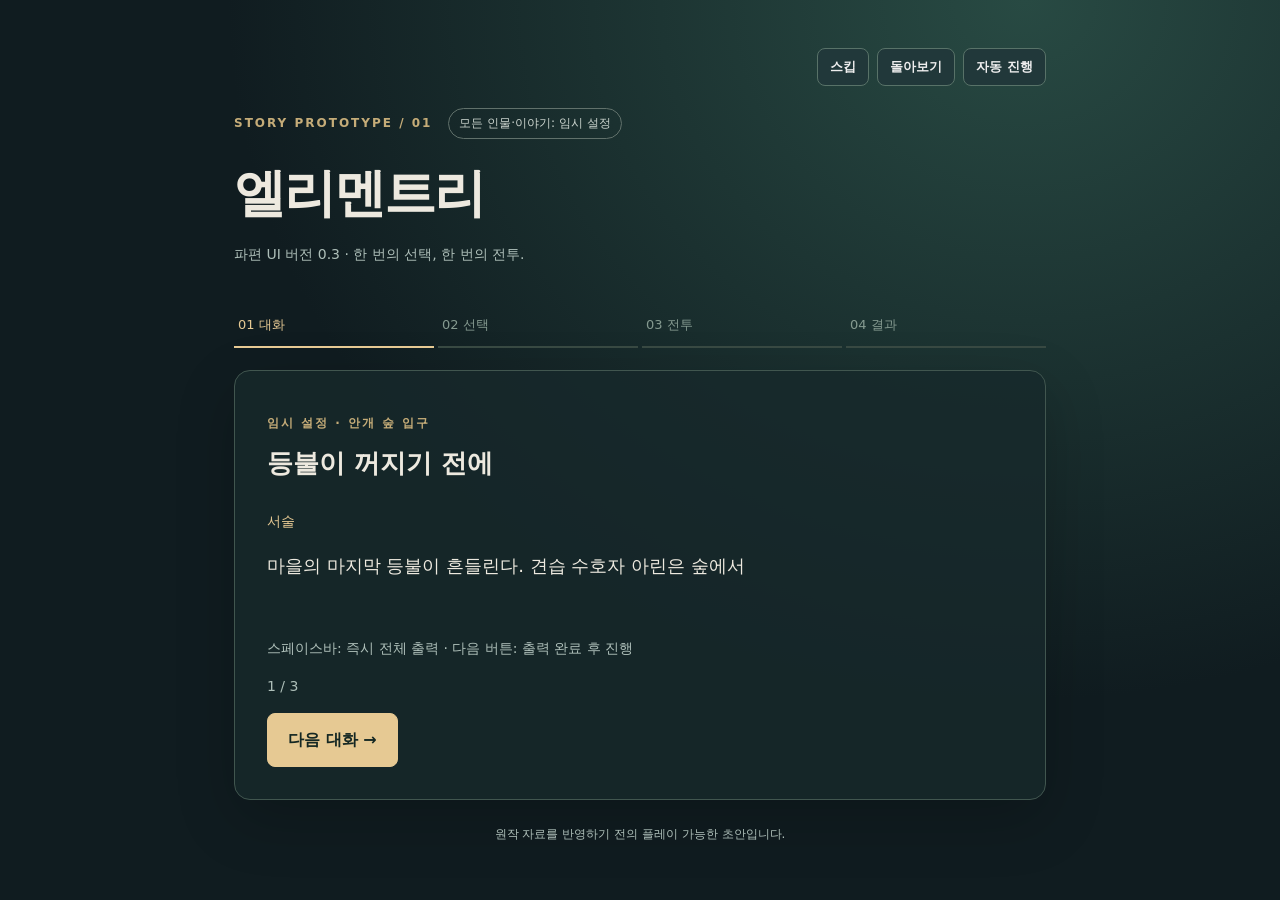
==== 엘리멘트리.html @ 21270f92 "Provide self-contained game file and direct navigation to shard gauge" ====
<!doctype html>
<html lang="ko">
<head><meta charset="utf-8"><meta name="viewport" content="width=device-width, initial-scale=1"><title>엘리멘트리 · 스토리 게임 초안</title><style>
:root{color-scheme:dark;font-family:system-ui,-apple-system,'Segoe UI',sans-serif;color:#ede9df;background:#101c20}*{box-sizing:border-box}body{margin:0;background:radial-gradient(ellipse at 80% 0%,#284a43 0%,transparent 55%),#101c20;min-height:100vh}main{max-width:860px;margin:auto;padding:48px 24px}header{padding-bottom:24px}.eyebrow{font-size:12px;letter-spacing:2px;color:#c5ac78;font-weight:700}.tag{display:inline-block;font-size:12px;padding:6px 10px;border:1px solid #61716b;border-radius:20px;margin:0 0 0 16px;color:#ccd5cf}h1{font-family:Georgia,serif;font-size:clamp(32px,6vw,52px);letter-spacing:-2px;margin:20px 0 10px}.subtitle,.muted,footer{color:#aebfb9;font-size:14px;line-height:1.7}nav ol{list-style:none;display:flex;padding:0;gap:4px;margin:0 0 22px}nav li{flex:1;padding:12px 4px;border-bottom:2px solid #384942;color:#859a90;font-size:13px}nav li.active{color:#e6c993;border-color:#e6c993}section{background:#17292bcc;border:1px solid #41564f;border-radius:16px;padding:32px;box-shadow:0 20px 60px #0003}h2{font-size:26px;margin:14px 0 24px}h2:focus{outline:none}.speaker{color:#e6c993;font-size:14px;margin-top:32px}.narrative{font-size:18px;line-height:1.9;min-height:70px}button{font:inherit;font-weight:600;color:#142723;background:#e6c993;border:1px solid #e6c993;border-radius:8px;padding:14px 20px;cursor:pointer;line-height:1.5;transition:background .15s}button:hover{background:#f7dfb2}button:focus-visible{outline:3px solid #fff;outline-offset:4px}button:disabled{opacity:.4;cursor:not-allowed}.secondary{color:#eee;background:#21383a;border-color:#587268;text-align:left}.secondary:hover{background:#2b4846}.choices{display:grid;gap:14px}.choices strong,.choices span{display:block}.choices span{font-size:14px;color:#c1cfc6;font-weight:400;margin-top:6px}.fighters{display:grid;grid-template-columns:1fr 1fr;gap:16px}.fighter{padding:18px;border:1px solid #425a53;border-radius:10px;background:#102323}.fighter h3{margin:0;font-size:18px}.fighter p{font-size:14px;color:#c5d0c8}progress{width:100%;height:12px;accent-color:#98c8a1}.intent{padding:14px;background:#244037;border-radius:8px;color:#c6dccb}.heavy{background:#543a2d;color:#ffe0ad}.actions{display:flex;flex-wrap:wrap;gap:10px}.actions button{flex:1;min-width:150px;font-size:14px}.log{margin:24px 0;background:#0f2021;padding:16px;border-radius:8px;font-size:13px;color:#c1cfc6;line-height:1.6}.log p{margin:5px 0}footer{text-align:center;margin-top:24px;font-size:12px}@media(max-width:540px){main{padding:24px 16px}section{padding:22px 18px}.tag{margin:12px 0 0}.fighters{gap:8px}.fighter{padding:12px}.narrative{font-size:16px}.actions{flex-direction:column}}

.story-controls{display:flex;justify-content:flex-end;gap:8px;flex-wrap:wrap;margin-bottom:22px}.story-controls button{font-size:13px;padding:8px 12px}.story-controls button[aria-pressed="true"]{background:#e6c993;color:#142723}dialog{color:#ede9df;background:#17292b;border:1px solid #61716b;border-radius:16px;width:min(680px,calc(100% - 32px));max-height:80vh;padding:24px}dialog::backdrop{background:#000a}.review-heading{display:flex;justify-content:space-between;align-items:center;gap:16px}.review-heading h2{margin:0}.review-entry{padding:12px 0;border-bottom:1px solid #41564f}.review-entry p{line-height:1.8}.review-entry .speaker{margin:0;color:#e6c993}

/* 파티 인물 컷과 다섯 조각의 파편. 실제 캐릭터 그림은 추후 교체합니다. */
.party-panel{margin:-4px 0 24px;padding-bottom:20px;border-bottom:1px solid #405a55}.party-panel>.eyebrow{margin:0 0 14px}.party-strip{display:flex;gap:14px;overflow-x:auto;padding:4px 3px 10px}.party-cut{flex:0 0 112px;padding:6px;border:1px solid #47645e;background:#112326;border-radius:10px;opacity:.72}.party-cut.current{opacity:1;border-color:#dcbd7c;box-shadow:0 0 0 1px #dcbd7c55,0 0 18px #d1b77715}.party-cut>strong{display:block;font-size:14px;margin:8px 4px 3px}.member-role{display:block;color:#aebfb9;font-size:11px;margin:0 4px 12px}.current .member-role{color:#e6c993}.portrait{height:98px;position:relative;overflow:hidden;border-radius:5px;background:radial-gradient(ellipse at 70% 20%,#719aa055,transparent 60%),linear-gradient(150deg,#203f46,#101c26)}.portrait.miru{background:radial-gradient(ellipse at 25% 20%,#c6a57544,transparent 60%),linear-gradient(150deg,#44422b,#132823)}.silhouette{position:absolute;inset:0}.silhouette:before{content:'';position:absolute;left:32%;top:16%;width:37%;height:43%;background:linear-gradient(100deg,#121e23,#40575b);border-radius:40% 42% 46% 45%;transform:rotate(-8deg);box-shadow:-5px -6px 0 #13232b}.silhouette:after{content:'';position:absolute;left:6%;top:56%;width:90%;height:65%;background:linear-gradient(120deg,#12252c,#506b70);clip-path:polygon(25% 0,65% 0,100% 100%,0 100%)}.miru .silhouette:before{background:linear-gradient(100deg,#253126,#727253);box-shadow:-6px -8px 0 #202b20,5px -2px 0 #202b20}.miru .silhouette:after{background:linear-gradient(120deg,#253a32,#777651)}.portrait-placeholder{position:absolute;bottom:5px;right:5px;font-size:9px;color:#d3ded6;background:#102323bb;border-radius:3px;padding:2px 4px}.battle-command-panel{margin-top:24px;border-top:1px solid #47645e;padding-top:24px}.active-cost-panel{padding:20px 20px 14px;background:linear-gradient(120deg,#1d3738,#14292d);border:1px solid #52736a;border-radius:10px;margin-bottom:18px}.cost-heading{display:flex;align-items:center;justify-content:space-between;gap:10px;font-size:14px;color:#d4e4dd}.cost-heading strong{font-size:20px;color:#ddc78f;font-variant-numeric:tabular-nums}.fragment-gauge{display:flex;gap:5px;height:50px;max-width:540px;margin:16px auto 12px;filter:drop-shadow(0 0 7px #82d8c333)}.fragment-piece{flex:1;background:linear-gradient(125deg,#1d3439,#283e43);clip-path:polygon(17% 0,100% 8%,85% 100%,0 88%);position:relative;border-top:2px solid #44615e;border-bottom:2px solid #263e3b}.fragment-piece.filled{background:linear-gradient(135deg,#e3f2c7 0%,#87d3bc 30%,#4e9e99 62%,#245869 100%);border-top-color:#e8f6d5;border-bottom-color:#90c9b4}.fragment-piece:after{content:'';position:absolute;inset:4px 0;background:linear-gradient(160deg,transparent 48%,#efffd044 49%,transparent 52%);clip-path:polygon(0 0,100% 0,85% 70%,0 100%)}.fragment-piece:nth-child(1){clip-path:polygon(100% 8%,86% 100%,0 58%);transform:translateY(4px)}.fragment-piece:nth-child(2){transform:translateY(-3px);clip-path:polygon(19% 0,100% 11%,82% 100%,0 88%)}.fragment-piece:nth-child(3){transform:translateY(3px);clip-path:polygon(15% 0,100% 7%,86% 100%,0 94%)}.fragment-piece:nth-child(4){transform:translateY(-4px)}.fragment-piece:nth-child(5){clip-path:polygon(18% 0,100% 43%,0 100%);transform:translateY(2px)}.fragment-gauge.compact{height:14px;gap:2px;margin:0 2px 6px;filter:none}.compact .fragment-piece{border-width:1px}.compact .fragment-piece:nth-child(1),.compact .fragment-piece:nth-child(3){transform:translateY(1px)}.compact .fragment-piece:nth-child(2),.compact .fragment-piece:nth-child(4){transform:translateY(-1px)}.compact .fragment-piece:nth-child(5){transform:none}.cost-note{font-size:11px;color:#aebfb9;line-height:1.6;margin:12px 0 0}@media(max-width:540px){.active-cost-panel{padding:16px 12px 12px}.fragment-gauge{height:40px;gap:3px}.fragment-gauge.compact{height:14px}.cost-heading{font-size:12px}.party-cut{flex-basis:100px}.portrait{height:88px}.party-strip{gap:10px}}

</style></head>
<body><main><header><div class="story-controls" role="group" aria-label="대화 조작"><button id="skip" type="button" class="secondary" aria-pressed="false">스킵</button><button id="review" type="button" class="secondary">돌아보기</button><button id="auto" type="button" class="secondary" aria-pressed="false">자동 진행</button></div><span class="eyebrow">STORY PROTOTYPE / 01</span><span class="tag">모든 인물·이야기: 임시 설정</span><h1 id="title">엘리멘트리</h1><p class="subtitle">파편 UI 버전 0.3 · 한 번의 선택, 한 번의 전투.</p></header><nav aria-label="진행 단계"><ol id="steps"><li>01 대화</li><li>02 선택</li><li>03 전투</li><li>04 결과</li></ol></nav><section id="screen" aria-labelledby="scene-title"></section><footer>원작 자료를 반영하기 전의 플레이 가능한 초안입니다.</footer></main><dialog id="review-dialog" aria-labelledby="review-title"><div class="review-heading"><h2 id="review-title">돌아보기</h2><button id="close-review" type="button" class="secondary">닫기</button></div><p class="muted">이번 플레이에서 만난 이야기입니다. 닫으면 이어서 진행합니다.</p><div id="review-content"></div></dialog><script>
// 이 파일의 모든 인물, 장소, 대사, 결과는 임시 설정입니다.
// 이야기 변경: STORY / 전투 밸런스 변경: COMBAT. 엔진 파일은 수정하지 않아도 됩니다.
const STORY = {
  title: '엘리멘트리',
  sceneTitle: '등불이 꺼지기 전에',
  location: '임시 설정 · 안개 숲 입구',
  dialogue: [
    { speaker: '서술', text: '마을의 마지막 등불이 흔들린다. 견습 수호자 아린은 숲에서 들려오는 구조 신호를 따라 나선다.' },
    { speaker: '동료 미루', text: '저 너머에 길을 잃은 아이가 있어. 하지만 그림자 늑대가 다리를 막고 있어.' },
    { speaker: '아린', text: '도망치지 않을 거야. 아이를 데리고 돌아오겠어.' }
  ],
  choiceTitle: '무엇을 준비할까?',
  choices: [
    { id: 'blade', title: '검에 빛을 두른다', description: '이번 전투의 일반 공격 피해 +3', attackBonus: 3, hpBonus: 0, response: '아린의 검끝에 푸른 빛이 맺힌다. 짧은 전투로 끝내겠다는 다짐이다.' },
    { id: 'charm', title: '미루의 수호 부적을 받는다', description: '이번 전투의 최대 체력 +10', attackBonus: 0, hpBonus: 10, response: '미루가 손에 부적을 쥐여 준다. 따뜻한 온기가 아린의 숨을 고르게 한다.' }
  ],
  encounter: '낡은 다리 위로 그림자 늑대가 모습을 드러낸다. 아이가 건너올 시간을 벌어야 한다.',
  victory: { title: '다시 켜진 등불', text: '늑대가 안개 속으로 물러난다. 아린과 미루는 아이의 손을 잡고 마을로 돌아온다. 오늘의 약속은 지켜졌다.' },
  defeat: { title: '잠시 물러서는 용기', text: '미루가 아린을 부축해 안전한 곳으로 물러난다. 아이는 다리 아래 은신처에 숨어 있다. 준비를 바꿔 다시 도전해 보자.' }
};
const COMBAT = {
  player: { name: '아린', hp: 40, attack: 8, skills: 2, skillDamage: 18 },
  enemy: { name: '그림자 늑대', hp: 48, attack: 9, heavyAttack: 15, heavyEvery: 3 },
  // 게이지 표시용 임시 시작값. 소모·회복과 파티 턴 규칙은 아직 미정입니다.
  party: [
    { id: 'arin', name: '아린', portraitStyle: 'arin', initialFragments: 5, role: '전투 중' },
    { id: 'miru', name: '미루', portraitStyle: 'miru', initialFragments: 5, role: '동행 · 대기' }
  ],
  defenseMultiplier: 0.25,
  skillName: '새벽의 빛'
};

// 텍스트 연출 설정 (밀리초). 원작 설정과 별도로 조정할 수 있습니다.
const PRESENTATION = { typingIntervalMs: 35, autoDelayMs: 1400, skipDelayMs: 120 };

</script><script>
// 화면과 독립된 전투 규칙. 수치는 data.js에서 관리합니다.
function createBattle(config, choice) {
  const maxHp = config.player.hp + choice.hpBonus;
  const party = config.party || [{ id: 'player', name: config.player.name, initialFragments: 5 }];
  const fragments = Object.fromEntries(party.map(member => [member.id, Math.max(0, Math.min(5, member.initialFragments ?? 5))]));
  return { activeMemberId: party[0].id, fragments, hp: maxHp, maxHp, enemyHp: config.enemy.hp, skills: config.player.skills, turn: 1, attackBonus: choice.attackBonus, outcome: null };
}
function enemyIntent(state, config) {
  const heavy = state.turn % config.enemy.heavyEvery === 0;
  return { heavy, damage: heavy ? config.enemy.heavyAttack : config.enemy.attack };
}
function takeTurn(state, action, config) {
  if (state.outcome || !['attack', 'defend', 'skill'].includes(action) || (action === 'skill' && state.skills === 0)) return [];
  const lines = [];
  if (action === 'defend') lines.push('방어 자세를 취했다. 이번 턴 받는 피해가 줄어든다.');
  else {
    const damage = action === 'skill' ? config.player.skillDamage : config.player.attack + state.attackBonus;
    if (action === 'skill') state.skills--;
    state.enemyHp = Math.max(0, state.enemyHp - damage);
    lines.push(`${action === 'skill' ? config.skillName : '공격'}! ${config.enemy.name}에게 ${damage} 피해.`);
  }
  if (state.enemyHp === 0) { state.outcome = 'victory'; lines.push('적이 물러났다. 승리!'); return lines; }
  const intent = enemyIntent(state, config);
  const damage = action === 'defend' ? Math.ceil(intent.damage * config.defenseMultiplier) : intent.damage;
  state.hp = Math.max(0, state.hp - damage);
  lines.push(`${config.enemy.name}의 ${intent.heavy ? '강한 일격' : '공격'}! ${damage} 피해를 받았다.`);
  if (state.hp === 0) { state.outcome = 'defeat'; lines.push('더 싸울 수 없다. 안전한 곳으로 후퇴한다.'); }
  state.turn++;
  return lines;
}
if (typeof module !== 'undefined') module.exports = { createBattle, enemyIntent, takeTurn };

</script><script>
const screen = document.getElementById('screen');
let dialogueIndex = 0, selectedChoice = null, battle = null, log = [];
let history = [], textParts = [], partIndex = 0, characterIndex = 0;
let typing = false, advance = null, typingTimer = null, advanceTimer = null;
let autoMode = false, skipMode = false;
const reviewDialog = document.getElementById('review-dialog');
const skipButton = document.getElementById('skip');
const autoButton = document.getElementById('auto');
document.getElementById('title').textContent = STORY.title;
document.title = `${STORY.title} · 스토리 게임 초안`;
function element(tag, text, className) {
  const node = document.createElement(tag);
  if (text !== undefined) node.textContent = text;
  if (className) node.className = className;
  return node;
}
function button(label, handler, secondary = false) {
  const node = element('button', label, secondary ? 'secondary' : '');
  node.type = 'button'; node.addEventListener('click', handler); return node;
}
function scene(step, label, title) {
  clearTimeout(typingTimer); clearTimeout(advanceTimer);
  typing = false; advance = null; textParts = [];
  screen.classList.remove('battle-screen');
  screen.replaceChildren(element('p', label, 'eyebrow'));
  if (step === 1 || step === 2 || step === 3) { skipMode = false; autoMode = false; }
  updateControls();
  const heading = element('h2', title); heading.id = 'scene-title'; heading.tabIndex = -1;
  screen.append(heading);
  document.querySelectorAll('#steps li').forEach((node, index) => {
    node.classList.toggle('active', index === step);
    if (index === step) node.setAttribute('aria-current', 'step'); else node.removeAttribute('aria-current');
  });
  heading.focus();
}
function updateControls() {
  skipButton.setAttribute('aria-pressed', String(skipMode));
  autoButton.setAttribute('aria-pressed', String(autoMode));
  skipButton.textContent = skipMode ? '스킵 중 · 중지' : '스킵';
  autoButton.textContent = autoMode ? '자동 진행 · 켜짐' : '자동 진행';
  skipButton.disabled = !advance;
  autoButton.disabled = !advance;
}
function scheduleAdvance() {
  clearTimeout(advanceTimer);
  if (typing || !advance || reviewDialog.open || (!autoMode && !skipMode)) return;
  advanceTimer = setTimeout(() => { if (!reviewDialog.open && advance) advance(); },
    skipMode ? PRESENTATION.skipDelayMs : PRESENTATION.autoDelayMs);
}
function tickText() {
  if (!typing || reviewDialog.open) return;
  const part = textParts[partIndex];
  part.node.textContent = part.characters.slice(0, ++characterIndex).join('');
  if (characterIndex >= part.characters.length) {
    partIndex++; characterIndex = 0;
    if (partIndex >= textParts.length) { typing = false; scheduleAdvance(); return; }
  }
  typingTimer = setTimeout(tickText, PRESENTATION.typingIntervalMs);
}
function completeText() {
  clearTimeout(typingTimer);
  textParts.forEach(part => { part.node.textContent = part.text; });
  typing = false; scheduleAdvance();
}
function narrate(lines, next) {
  partIndex = 0; characterIndex = 0;
  textParts = lines.map(line => {
    if (line.speaker) screen.append(element('p', line.speaker, 'speaker'));
    const node = element('p', '', 'narrative'); screen.append(node);
    history.push({ speaker: line.speaker || '서술', text: line.text });
    return { node, text: line.text, characters: Array.from(line.text) };
  });
  advance = next || null; typing = true;
  screen.append(element('p', '스페이스바: 즉시 전체 출력 · 다음 버튼: 출력 완료 후 진행', 'muted'));
  updateControls();
  if (skipMode) completeText(); else typingTimer = setTimeout(tickText, PRESENTATION.typingIntervalMs);
}
function nextText() {
  if (typing) completeText(); else if (advance) { clearTimeout(advanceTimer); advance(); }
}
function showDialogue() {
  scene(0, STORY.location, STORY.sceneTitle);
  narrate([STORY.dialogue[dialogueIndex]], () => {
    if (++dialogueIndex < STORY.dialogue.length) showDialogue(); else showChoices();
  });
  screen.append(element('p', `${dialogueIndex + 1} / ${STORY.dialogue.length}`, 'muted'));
  screen.append(button(dialogueIndex === STORY.dialogue.length - 1 ? '준비를 선택하기 →' : '다음 대화 →', nextText));
}
function showChoices() {
  scene(1, '임시 설정 · 여정의 갈림길', STORY.choiceTitle);
  const choices = element('div', undefined, 'choices');
  STORY.choices.forEach(choice => {
    const node = button('', () => {
      selectedChoice = choice; battle = createBattle(COMBAT, choice);
      scene(1, '임시 설정 · 선택한 준비', choice.title);
      narrate([{ text: choice.response }, { text: STORY.encounter }], () => { log = ['전투 시작. 적의 다음 행동을 살펴보세요.']; showBattle(); });
      screen.append(button('다리 위로 · 전투 시작 →', nextText));
    }, true);
    node.append(element('strong', choice.title), element('span', choice.description)); choices.append(node);
  });
  screen.append(choices);
}
function health(name, value, max) {
  const card = element('div', undefined, 'fighter');
  card.append(element('h3', name), element('p', `체력 ${value} / ${max}`));
  const meter = element('progress'); meter.max = max; meter.value = value; meter.setAttribute('aria-label', `${name} 체력`); card.append(meter); return card;
}
// 같은 현재값으로 하단 큰 게이지와 각 인물의 작은 게이지를 표시합니다.
function fragmentGauge(value, name, compact = false) {
  const gauge = element('div', undefined, compact ? 'fragment-gauge compact' : 'fragment-gauge');
  gauge.setAttribute('role', 'meter');
  gauge.setAttribute('aria-label', `${name}의 파편 코스트`);
  gauge.setAttribute('aria-valuemin', '0'); gauge.setAttribute('aria-valuemax', '5');
  gauge.setAttribute('aria-valuenow', String(value));
  gauge.setAttribute('aria-valuetext', `파편 ${value} / 5`);
  for (let i = 0; i < 5; i++) {
    const piece = element('span', undefined, `fragment-piece${i < value ? ' filled' : ''}`);
    piece.setAttribute('aria-hidden', 'true'); gauge.append(piece);
  }
  return gauge;
}
function partyPanel() {
  const panel = element('div', undefined, 'party-panel');
  panel.setAttribute('role', 'group'); panel.setAttribute('aria-label', '파티 멤버');
  const strip = element('div', undefined, 'party-strip');
  COMBAT.party.forEach(member => {
    const active = member.id === battle.activeMemberId;
    const card = element('div', undefined, `party-cut${active ? ' current' : ''}`);
    if (active) card.setAttribute('aria-current', 'true');
    const portrait = element('div', undefined, `portrait ${member.portraitStyle}`);
    portrait.setAttribute('role', 'img'); portrait.setAttribute('aria-label', `${member.name} 임시 실루엣 초상`);
    const silhouette = element('span', undefined, 'silhouette'); silhouette.setAttribute('aria-hidden', 'true');
    portrait.append(silhouette, element('span', '임시 초상', 'portrait-placeholder'));
    card.append(portrait, element('strong', member.name), element('span', active ? '현재 턴' : member.role, 'member-role'),
      fragmentGauge(battle.fragments[member.id], member.name, true));
    strip.append(card);
  });
  panel.append(element('p', 'PARTY / 파티', 'eyebrow'), strip); return panel;
}
function activeCostPanel() {
  const member = COMBAT.party.find(member => member.id === battle.activeMemberId);
  const panel = element('div', undefined, 'active-cost-panel');
  panel.tabIndex = -1;
  const label = element('div', undefined, 'cost-heading');
  label.append(element('span', `${member.name}의 턴 · 파편 코스트`), element('strong', `${battle.fragments[member.id]} / 5`));
  panel.append(label, fragmentGauge(battle.fragments[member.id], member.name),
    element('p', '시작값 5는 임시입니다. 코스트 소모·회복 규칙은 아직 적용하지 않았습니다.', 'cost-note'));
  return panel;
}
function showBattle() {
  scene(2, `임시 설정 · ${battle.turn}번째 턴`, '다리를 지켜라');
  screen.classList.add('battle-screen');
  screen.prepend(partyPanel());
  screen.append(button('파편 게이지 · 행동 버튼으로 이동 ↓', () => {
    const target = screen.querySelector('.active-cost-panel'); target.scrollIntoView({ behavior: 'smooth', block: 'center' }); target.focus({ preventScroll: true });
  }, true));
  screen.append(element('p', `준비: ${selectedChoice.title}`, 'muted'));
  const fighters = element('div', undefined, 'fighters');
  fighters.append(health(COMBAT.player.name, battle.hp, battle.maxHp), health(COMBAT.enemy.name, battle.enemyHp, COMBAT.enemy.hp)); screen.append(fighters);
  const intent = enemyIntent(battle, COMBAT);
  screen.append(element('p', `적의 다음 행동: ${intent.heavy ? '강한 일격' : '공격'} · 예상 피해 ${intent.damage}`, intent.heavy ? 'intent heavy' : 'intent'));
  const actions = element('div', undefined, 'actions');
  const action = (id, label) => button(label, () => {
    log.push(...takeTurn(battle, id, COMBAT));
    if (battle.outcome) showResult(); else showBattle();
  });
  const skill = action('skill', `${COMBAT.skillName} · ${COMBAT.player.skillDamage} 피해 (${battle.skills}회)`); skill.disabled = battle.skills === 0;
  actions.append(action('attack', `공격 · ${COMBAT.player.attack + battle.attackBonus} 피해`), action('defend', `방어 · 받는 피해 ${Math.round((1 - COMBAT.defenseMultiplier) * 100)}% 감소`), skill);
  screen.append(element('p', '한 행동마다 적도 한 번 행동합니다. 스킬 사용 횟수는 전투 전체에 적용됩니다.', 'muted'));
  appendLog();
  const commandPanel = element('div', undefined, 'battle-command-panel');
  commandPanel.append(activeCostPanel(), actions); screen.append(commandPanel);
}
function appendLog() {
  const box = element('div', undefined, 'log'); box.setAttribute('role', 'log'); box.setAttribute('aria-label', '전투 기록');
  log.slice(-8).forEach(line => box.append(element('p', line))); screen.append(box);
}
function showResult() {
  const result = STORY[battle.outcome];
  scene(3, `임시 설정 · ${battle.outcome === 'victory' ? '승리' : '패배'}`, result.title);
  narrate([{ text: result.text }]);
  screen.append(element('p', `선택: ${selectedChoice.title} · 남은 체력: ${battle.hp} / ${battle.maxHp}`, 'muted'));
  appendLog();
  screen.append(button('처음부터 다시 플레이 ↻', () => { dialogueIndex = 0; selectedChoice = null; battle = null; log = []; history = []; showDialogue(); }));
}
skipButton.addEventListener('click', () => {
  skipMode = !skipMode; autoMode = false; updateControls();
  if (skipMode && typing) completeText(); else scheduleAdvance();
});
autoButton.addEventListener('click', () => {
  autoMode = !autoMode; skipMode = false; updateControls(); scheduleAdvance();
});
document.addEventListener('keydown', event => {
  if (event.code !== 'Space' || reviewDialog.open || event.repeat || event.ctrlKey || event.altKey || event.metaKey) return;
  if (event.target.closest('input, textarea, select, [contenteditable="true"]')) return;
  // 출력 중에는 버튼에 포커스가 있어도 전체 출력을 우선합니다.
  if (typing) { event.preventDefault(); completeText(); }
});
document.getElementById('review').addEventListener('click', () => {
  clearTimeout(typingTimer); clearTimeout(advanceTimer);
  const content = document.getElementById('review-content'); content.replaceChildren();
  if (!history.length) content.append(element('p', '아직 돌아볼 이야기가 없습니다.'));
  history.forEach(line => {
    const entry = element('div', undefined, 'review-entry');
    entry.append(element('p', line.speaker, 'speaker'), element('p', line.text)); content.append(entry);
  });
  reviewDialog.showModal(); document.getElementById('close-review').focus();
});
document.getElementById('close-review').addEventListener('click', () => reviewDialog.close());
reviewDialog.addEventListener('close', () => {
  if (typing) typingTimer = setTimeout(tickText, PRESENTATION.typingIntervalMs); else scheduleAdvance();
});
showDialogue();

</script></body></html>
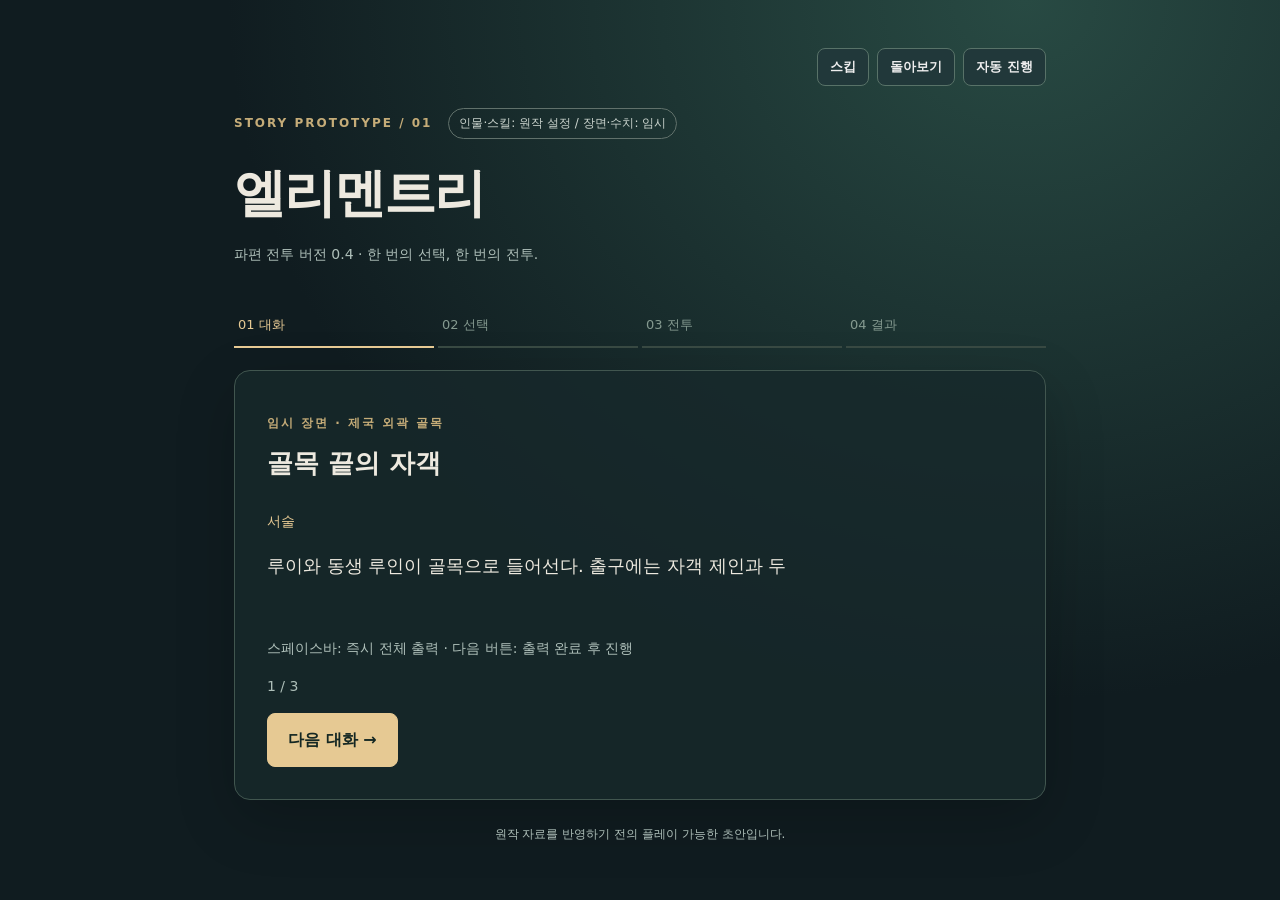
==== commit e225623c: "Implement shared shard-cost combat for Louis, Ruin and three assassins" ====
--- a/엘리멘트리.html
+++ b/엘리멘트리.html
@@ -8,79 +8,190 @@
 /* 파티 인물 컷과 다섯 조각의 파편. 실제 캐릭터 그림은 추후 교체합니다. */
 .party-panel{margin:-4px 0 24px;padding-bottom:20px;border-bottom:1px solid #405a55}.party-panel>.eyebrow{margin:0 0 14px}.party-strip{display:flex;gap:14px;overflow-x:auto;padding:4px 3px 10px}.party-cut{flex:0 0 112px;padding:6px;border:1px solid #47645e;background:#112326;border-radius:10px;opacity:.72}.party-cut.current{opacity:1;border-color:#dcbd7c;box-shadow:0 0 0 1px #dcbd7c55,0 0 18px #d1b77715}.party-cut>strong{display:block;font-size:14px;margin:8px 4px 3px}.member-role{display:block;color:#aebfb9;font-size:11px;margin:0 4px 12px}.current .member-role{color:#e6c993}.portrait{height:98px;position:relative;overflow:hidden;border-radius:5px;background:radial-gradient(ellipse at 70% 20%,#719aa055,transparent 60%),linear-gradient(150deg,#203f46,#101c26)}.portrait.miru{background:radial-gradient(ellipse at 25% 20%,#c6a57544,transparent 60%),linear-gradient(150deg,#44422b,#132823)}.silhouette{position:absolute;inset:0}.silhouette:before{content:'';position:absolute;left:32%;top:16%;width:37%;height:43%;background:linear-gradient(100deg,#121e23,#40575b);border-radius:40% 42% 46% 45%;transform:rotate(-8deg);box-shadow:-5px -6px 0 #13232b}.silhouette:after{content:'';position:absolute;left:6%;top:56%;width:90%;height:65%;background:linear-gradient(120deg,#12252c,#506b70);clip-path:polygon(25% 0,65% 0,100% 100%,0 100%)}.miru .silhouette:before{background:linear-gradient(100deg,#253126,#727253);box-shadow:-6px -8px 0 #202b20,5px -2px 0 #202b20}.miru .silhouette:after{background:linear-gradient(120deg,#253a32,#777651)}.portrait-placeholder{position:absolute;bottom:5px;right:5px;font-size:9px;color:#d3ded6;background:#102323bb;border-radius:3px;padding:2px 4px}.battle-command-panel{margin-top:24px;border-top:1px solid #47645e;padding-top:24px}.active-cost-panel{padding:20px 20px 14px;background:linear-gradient(120deg,#1d3738,#14292d);border:1px solid #52736a;border-radius:10px;margin-bottom:18px}.cost-heading{display:flex;align-items:center;justify-content:space-between;gap:10px;font-size:14px;color:#d4e4dd}.cost-heading strong{font-size:20px;color:#ddc78f;font-variant-numeric:tabular-nums}.fragment-gauge{display:flex;gap:5px;height:50px;max-width:540px;margin:16px auto 12px;filter:drop-shadow(0 0 7px #82d8c333)}.fragment-piece{flex:1;background:linear-gradient(125deg,#1d3439,#283e43);clip-path:polygon(17% 0,100% 8%,85% 100%,0 88%);position:relative;border-top:2px solid #44615e;border-bottom:2px solid #263e3b}.fragment-piece.filled{background:linear-gradient(135deg,#e3f2c7 0%,#87d3bc 30%,#4e9e99 62%,#245869 100%);border-top-color:#e8f6d5;border-bottom-color:#90c9b4}.fragment-piece:after{content:'';position:absolute;inset:4px 0;background:linear-gradient(160deg,transparent 48%,#efffd044 49%,transparent 52%);clip-path:polygon(0 0,100% 0,85% 70%,0 100%)}.fragment-piece:nth-child(1){clip-path:polygon(100% 8%,86% 100%,0 58%);transform:translateY(4px)}.fragment-piece:nth-child(2){transform:translateY(-3px);clip-path:polygon(19% 0,100% 11%,82% 100%,0 88%)}.fragment-piece:nth-child(3){transform:translateY(3px);clip-path:polygon(15% 0,100% 7%,86% 100%,0 94%)}.fragment-piece:nth-child(4){transform:translateY(-4px)}.fragment-piece:nth-child(5){clip-path:polygon(18% 0,100% 43%,0 100%);transform:translateY(2px)}.fragment-gauge.compact{height:14px;gap:2px;margin:0 2px 6px;filter:none}.compact .fragment-piece{border-width:1px}.compact .fragment-piece:nth-child(1),.compact .fragment-piece:nth-child(3){transform:translateY(1px)}.compact .fragment-piece:nth-child(2),.compact .fragment-piece:nth-child(4){transform:translateY(-1px)}.compact .fragment-piece:nth-child(5){transform:none}.cost-note{font-size:11px;color:#aebfb9;line-height:1.6;margin:12px 0 0}@media(max-width:540px){.active-cost-panel{padding:16px 12px 12px}.fragment-gauge{height:40px;gap:3px}.fragment-gauge.compact{height:14px}.cost-heading{font-size:12px}.party-cut{flex-basis:100px}.portrait{height:88px}.party-strip{gap:10px}}
 
+.member-health{display:block;color:#d3ded6;font-size:11px;margin:0 4px 12px}.member-status{display:block;font-size:10px;color:#bfcabd;line-height:1.5;margin:6px 4px;overflow-wrap:anywhere}.party-cut{flex-basis:132px}.party-cut.fallen{opacity:.4}.enemy-line{display:grid;grid-template-columns:repeat(3,minmax(0,1fr));gap:12px}.enemy-card{color:#ede9df;background:#15272a;border:1px solid #52635e;border-radius:10px;padding:14px;text-align:left;font-weight:400;min-width:0}.enemy-card>strong,.enemy-card>span{display:block}.enemy-card>strong{font-size:16px;overflow-wrap:anywhere}.enemy-card .muted{font-size:11px;margin:4px 0}.enemy-card .enemy-health{font-size:12px;margin:12px 0}.enemy-card progress{height:8px;margin-bottom:16px}.enemy-card.selected{border-color:#e6c993;background:#293b36;box-shadow:0 0 0 1px #e6c99366}.enemy-card.acting{border-color:#e09c85;background:#392d2d}.enemy-card:hover:not(:disabled){background:#2b4846}.enemy-card:disabled{opacity:.7}.enemy-card .fragment-gauge.compact{max-width:150px;margin:0 0 8px}.status-badge{font-size:11px;color:#cfb7e6;line-height:1.5;min-height:32px;margin-top:10px;overflow-wrap:anywhere}.battle-skills{display:grid;grid-template-columns:repeat(2,minmax(0,1fr));gap:10px}.battle-skills button{min-width:0}.battle-skills strong,.skill-cost,.skill-description,.unavailable-reason{display:block}.battle-skills strong{font-size:15px}.skill-cost{color:#e6c993;font-size:12px;margin:5px 0}.skill-description{color:#bfd0c9;font-size:12px;font-weight:400;line-height:1.6;margin-top:5px}.unavailable-reason{color:#edbda4;font-size:11px;margin-top:6px}.battle-skills button:disabled{opacity:.6}.target-info{font-size:13px;color:#dfd0a3;line-height:1.7}.active-cost-panel:focus-visible{outline:2px solid #e6c993;outline-offset:3px}@media(max-width:540px){.party-cut{flex-basis:120px}.enemy-line{gap:6px}.enemy-card{padding:9px 6px}.enemy-card>strong{font-size:12px}.enemy-card .enemy-health{font-size:10px}.enemy-card .cost-note{font-size:10px}.battle-skills{grid-template-columns:1fr}.status-badge{font-size:10px}}
+
 </style></head>
-<body><main><header><div class="story-controls" role="group" aria-label="대화 조작"><button id="skip" type="button" class="secondary" aria-pressed="false">스킵</button><button id="review" type="button" class="secondary">돌아보기</button><button id="auto" type="button" class="secondary" aria-pressed="false">자동 진행</button></div><span class="eyebrow">STORY PROTOTYPE / 01</span><span class="tag">모든 인물·이야기: 임시 설정</span><h1 id="title">엘리멘트리</h1><p class="subtitle">파편 UI 버전 0.3 · 한 번의 선택, 한 번의 전투.</p></header><nav aria-label="진행 단계"><ol id="steps"><li>01 대화</li><li>02 선택</li><li>03 전투</li><li>04 결과</li></ol></nav><section id="screen" aria-labelledby="scene-title"></section><footer>원작 자료를 반영하기 전의 플레이 가능한 초안입니다.</footer></main><dialog id="review-dialog" aria-labelledby="review-title"><div class="review-heading"><h2 id="review-title">돌아보기</h2><button id="close-review" type="button" class="secondary">닫기</button></div><p class="muted">이번 플레이에서 만난 이야기입니다. 닫으면 이어서 진행합니다.</p><div id="review-content"></div></dialog><script>
-// 이 파일의 모든 인물, 장소, 대사, 결과는 임시 설정입니다.
-// 이야기 변경: STORY / 전투 밸런스 변경: COMBAT. 엔진 파일은 수정하지 않아도 됩니다.
+<body><main><header><div class="story-controls" role="group" aria-label="대화 조작"><button id="skip" type="button" class="secondary" aria-pressed="false">스킵</button><button id="review" type="button" class="secondary">돌아보기</button><button id="auto" type="button" class="secondary" aria-pressed="false">자동 진행</button></div><span class="eyebrow">STORY PROTOTYPE / 01</span><span class="tag">인물·스킬: 원작 설정 / 장면·수치: 임시</span><h1 id="title">엘리멘트리</h1><p class="subtitle">파편 전투 버전 0.4 · 한 번의 선택, 한 번의 전투.</p></header><nav aria-label="진행 단계"><ol id="steps"><li>01 대화</li><li>02 선택</li><li>03 전투</li><li>04 결과</li></ol></nav><section id="screen" aria-labelledby="scene-title"></section><footer>원작 자료를 반영하기 전의 플레이 가능한 초안입니다.</footer></main><dialog id="review-dialog" aria-labelledby="review-title"><div class="review-heading"><h2 id="review-title">돌아보기</h2><button id="close-review" type="button" class="secondary">닫기</button></div><p class="muted">이번 플레이에서 만난 이야기입니다. 닫으면 이어서 진행합니다.</p><div id="review-content"></div></dialog><script>
+// 인물 이름·형제 관계·아군 스킬은 사용자 설정입니다.
+// 장면, 피해량, 체력, 적 스킬, 턴 순서와 아직 미정인 세부 처리는 임시 설정입니다.
 const STORY = {
   title: '엘리멘트리',
-  sceneTitle: '등불이 꺼지기 전에',
-  location: '임시 설정 · 안개 숲 입구',
+  sceneTitle: '골목 끝의 자객',
+  location: '임시 장면 · 제국 외곽 골목',
   dialogue: [
-    { speaker: '서술', text: '마을의 마지막 등불이 흔들린다. 견습 수호자 아린은 숲에서 들려오는 구조 신호를 따라 나선다.' },
-    { speaker: '동료 미루', text: '저 너머에 길을 잃은 아이가 있어. 하지만 그림자 늑대가 다리를 막고 있어.' },
-    { speaker: '아린', text: '도망치지 않을 거야. 아이를 데리고 돌아오겠어.' }
+    { speaker: '서술', text: '루이와 동생 루인이 골목으로 들어선다. 출구에는 자객 제인과 두 부하가 기다리고 있다.' },
+    { speaker: '루인', text: '형, 저들은 길을 비켜 줄 생각이 없어 보여.' },
+    { speaker: '루이', text: '내 곁에 있어. 함께 길을 열자.' }
   ],
-  choiceTitle: '무엇을 준비할까?',
+  choiceTitle: '어떻게 전투를 준비할까?',
   choices: [
-    { id: 'blade', title: '검에 빛을 두른다', description: '이번 전투의 일반 공격 피해 +3', attackBonus: 3, hpBonus: 0, response: '아린의 검끝에 푸른 빛이 맺힌다. 짧은 전투로 끝내겠다는 다짐이다.' },
-    { id: 'charm', title: '미루의 수호 부적을 받는다', description: '이번 전투의 최대 체력 +10', attackBonus: 0, hpBonus: 10, response: '미루가 손에 부적을 쥐여 준다. 따뜻한 온기가 아린의 숨을 고르게 한다.' }
+    { id: 'focus', title: '공격에 집중한다', description: '루이의 기본 공격 피해 +3 · 임시 수치', attackBonus: 3, hpBonus: 0, response: '루이가 손끝에 중력을 응축한다. 루인은 그 곁에서 빛을 준비한다.' },
+    { id: 'guard', title: '서로를 지킬 준비를 한다', description: '형제의 최대 체력 각각 +10 · 임시 수치', attackBonus: 0, hpBonus: 10, response: '형제는 서로의 등을 맡긴다. 서두르지 않고 기회를 기다리기로 한다.' }
   ],
-  encounter: '낡은 다리 위로 그림자 늑대가 모습을 드러낸다. 아이가 건너올 시간을 벌어야 한다.',
-  victory: { title: '다시 켜진 등불', text: '늑대가 안개 속으로 물러난다. 아린과 미루는 아이의 손을 잡고 마을로 돌아온다. 오늘의 약속은 지켜졌다.' },
-  defeat: { title: '잠시 물러서는 용기', text: '미루가 아린을 부축해 안전한 곳으로 물러난다. 아이는 다리 아래 은신처에 숨어 있다. 준비를 바꿔 다시 도전해 보자.' }
+  encounter: '제인이 두 부하에게 신호를 보낸다. 루이와 루인은 파편 0에서 싸움을 시작한다.',
+  victory: { title: '형제가 연 길', text: '제인 일행이 물러난다. 루이와 루인은 함께 골목을 빠져나간다. 이 장면은 전투 규칙을 확인하기 위한 임시 이야기다.' },
+  defeat: { title: '다음 기회를 위해', text: '형제는 더 싸우지 못하고 물러난다. 파편과 스택을 활용해 다시 도전해 보자. 이 결과는 임시 이야기다.' }
 };
 const COMBAT = {
-  player: { name: '아린', hp: 40, attack: 8, skills: 2, skillDamage: 18 },
-  enemy: { name: '그림자 늑대', hp: 48, attack: 9, heavyAttack: 15, heavyEvery: 3 },
-  // 게이지 표시용 임시 시작값. 소모·회복과 파티 턴 규칙은 아직 미정입니다.
+  rules: { maxFragments: 5, initialFragments: 0, basicRecovery: 1, fragmentationTurns: 2, enableOverdraw: false, defenseMultiplier: 0.25 },
+  // 아래 피해량·체력은 모두 임시이며 자유롭게 교체할 수 있습니다.
   party: [
-    { id: 'arin', name: '아린', portraitStyle: 'arin', initialFragments: 5, role: '전투 중' },
-    { id: 'miru', name: '미루', portraitStyle: 'miru', initialFragments: 5, role: '동행 · 대기' }
+    { id: 'louis', name: '루이', hp: 85, portraitStyle: 'arin', skills: [
+      { id: 'gravity-ball', name: '그라비티 볼', kind: 'basic', effect: 'hit', cost: 0, damage: 12, status: 'dark', stacks: 1, description: '적 하나에게 중력 구체를 날려 피해와 암흑 1스택. 파편 1 회복.' },
+      { id: 'gravity-fall', name: '그라비티 폴', kind: 'skill', effect: 'detonate-dark', cost: 1, damagePerStack: 18, allowOverdraw: false, description: '암흑이 있는 모든 적에게 시전. 각 적의 암흑을 모두 제거하고 스택당 18 피해(임시).' },
+      { id: 'gravity-chase', name: '그라비티 체이스', kind: 'skill', effect: 'spread-dark', cost: 1, description: '암흑이 있는 적 하나의 스택을 생존 적 전체에 균등 분배. 총량을 보존하며 나머지는 배치 순서대로(임시).' }
+    ] },
+    { id: 'ruin', name: '루인', hp: 75, portraitStyle: 'miru', skills: [
+      { id: 'faint-light', name: '어둠을 밝히는 빛', kind: 'basic', effect: 'hit', cost: 0, damage: 10, status: 'radiance', stacks: 1, description: '적 하나에게 빛줄기를 날려 피해와 광채 1스택. 파편 1 회복.' },
+      { id: 'cutting-light', name: '어둠을 가르는 빛', kind: 'skill', effect: 'hit', cost: 1, damage: 20, status: 'radiance', stacks: 3, description: '적 하나에게 강한 빛줄기를 날려 피해와 광채 3스택. 광채의 추가 효과는 아직 미정.' }
+    ] }
   ],
-  defenseMultiplier: 0.25,
-  skillName: '새벽의 빛'
+  enemies: [
+    { id: 'jane', name: '제인', hp: 90, role: '자객', aiPattern: ['dagger', 'dagger', 'vital-strike', 'shadow-strike'], skills: [
+      { id: 'dagger', name: '단검 찌르기', kind: 'basic', effect: 'hit', cost: 0, damage: 5, description: '적 하나에게 5 피해, 파편 1 회복 · 임시 스킬' },
+      { id: 'vital-strike', name: '급소 찌르기', kind: 'skill', effect: 'hit', cost: 2, damage: 14, description: '적 하나에게 14 피해 · 임시 자객 스킬' },
+      { id: 'shadow-strike', name: '그림자 습격', kind: 'skill', effect: 'hit', cost: 1, damage: 9, description: '적 하나에게 9 피해 · 임시 자객 스킬' }
+    ] },
+    { id: 'right-hand', name: '제인의 오른팔', hp: 45, role: '자객의 부하', aiPattern: ['right-dagger', 'double-cut'], skills: [
+      { id: 'right-dagger', name: '날붙이 공격', kind: 'basic', effect: 'hit', cost: 0, damage: 4, description: '적 하나에게 4 피해, 파편 1 회복 · 임시 스킬' },
+      { id: 'double-cut', name: '연속 베기', kind: 'skill', effect: 'hit', cost: 1, damage: 7, description: '적 하나에게 7 피해 · 임시 스킬' }
+    ] },
+    { id: 'left-hand', name: '제인의 왼팔', hp: 45, role: '자객의 부하', aiPattern: ['left-dagger', 'ambush'], skills: [
+      { id: 'left-dagger', name: '기습 단검', kind: 'basic', effect: 'hit', cost: 0, damage: 4, description: '적 하나에게 4 피해, 파편 1 회복 · 임시 스킬' },
+      { id: 'ambush', name: '매복 찌르기', kind: 'skill', effect: 'hit', cost: 1, damage: 7, description: '적 하나에게 7 피해 · 임시 스킬' }
+    ] }
+  ]
 };
-
-// 텍스트 연출 설정 (밀리초). 원작 설정과 별도로 조정할 수 있습니다.
 const PRESENTATION = { typingIntervalMs: 35, autoDelayMs: 1400, skipDelayMs: 120 };
 
 </script><script>
-// 화면과 독립된 전투 규칙. 수치는 data.js에서 관리합니다.
-function createBattle(config, choice) {
-  const maxHp = config.player.hp + choice.hpBonus;
-  const party = config.party || [{ id: 'player', name: config.player.name, initialFragments: 5 }];
-  const fragments = Object.fromEntries(party.map(member => [member.id, Math.max(0, Math.min(5, member.initialFragments ?? 5))]));
-  return { activeMemberId: party[0].id, fragments, hp: maxHp, maxHp, enemyHp: config.enemy.hp, skills: config.player.skills, turn: 1, attackBonus: choice.attackBonus, outcome: null };
+// 화면과 독립된 전투 규칙. 모든 캐릭터가 같은 코스트·상태 처리 함수를 사용합니다.
+function createBattle(config, choice = {}) {
+  const units = [...config.party.map(unit => ({ ...unit, side: 'party' })), ...config.enemies.map(unit => ({ ...unit, side: 'enemy' }))].map(unit => {
+    const maxHp = unit.hp + (unit.side === 'party' ? choice.hpBonus || 0 : 0);
+    return { ...unit, hp: maxHp, maxHp, fragments: config.rules.initialFragments,
+      attackBonus: unit.id === config.party[0].id ? choice.attackBonus || 0 : 0,
+      dark: 0, radiance: 0, recoveryBlockedTurns: 0, defending: false, actionsTaken: 0 };
+  });
+  return { units, turnIndex: 0, round: 1, turn: 1, outcome: null };
+}
+function currentActor(state) { return state.units[state.turnIndex]; }
+function opponents(state, actor = currentActor(state)) { return state.units.filter(unit => unit.side !== actor.side && unit.hp > 0); }
+function validTargets(state, skill, actor = currentActor(state)) {
+  const targets = opponents(state, actor);
+  return ['detonate-dark', 'spread-dark'].includes(skill.effect) ? targets.filter(unit => unit.dark > 0) : targets;
+}
+function actionAvailability(state, action, config) {
+  if (state.outcome) return { ok: false, reason: '전투가 끝났습니다.' };
+  const actor = currentActor(state);
+  if (action.skillId === 'defend') return { ok: true };
+  const skill = actor.skills.find(item => item.id === action.skillId);
+  if (!skill) return { ok: false, reason: '사용할 수 없는 기술입니다.' };
+  const cost = skill.cost || 0;
+  const overdraw = actor.fragments < cost;
+  if (overdraw && !(config.rules.enableOverdraw && skill.allowOverdraw && action.overdraw === true)) {
+    return { ok: false, reason: `파편 부족 · ${cost} 필요` };
+  }
+  const targets = validTargets(state, skill, actor);
+  if (!targets.length) return { ok: false, reason: ['detonate-dark', 'spread-dark'].includes(skill.effect) ? '암흑 1스택 이상인 적이 필요합니다.' : '대상이 없습니다.' };
+  if (skill.effect !== 'detonate-dark' && !targets.some(unit => unit.id === action.targetId)) {
+    return { ok: false, reason: skill.effect === 'spread-dark' ? '암흑이 있는 적을 선택하세요.' : '살아 있는 적을 선택하세요.' };
+  }
+  return { ok: true, skill, targets, overdraw };
+}
+function advanceBattle(state) {
+  if (state.units.filter(unit => unit.side === 'enemy').every(unit => unit.hp === 0)) state.outcome = 'victory';
+  else if (state.units.filter(unit => unit.side === 'party').every(unit => unit.hp === 0)) state.outcome = 'defeat';
+  if (state.outcome) return;
+  do {
+    state.turnIndex = (state.turnIndex + 1) % state.units.length;
+    if (state.turnIndex === 0) state.round++;
+  } while (currentActor(state).hp === 0);
+  state.turn++;
+  currentActor(state).defending = false;
+}
+function takeTurn(state, action, config) {
+  const available = actionAvailability(state, action, config);
+  if (!available.ok) return { ok: false, reason: available.reason, lines: [] };
+  const actor = currentActor(state), lines = [];
+  const blockedAtStart = actor.recoveryBlockedTurns > 0;
+  let triggeredFragmentation = false;
+  function hit(target, damage) {
+    const actual = target.defending ? Math.ceil(damage * config.rules.defenseMultiplier) : damage;
+    target.hp = Math.max(0, target.hp - actual);
+    lines.push(`${target.name}에게 ${actual} 피해${target.defending ? ' (방어)' : ''}.`);
+    if (!target.hp) lines.push(`${target.name} 전투 불능.`);
+  }
+  if (action.skillId === 'defend') { actor.defending = true; lines.push(`${actor.name}: 방어. 다음 자신의 턴까지 받는 피해 감소.`); }
+  else {
+    const { skill, targets, overdraw } = available;
+    lines.push(`${actor.name}: ${skill.name}${overdraw ? ' · 초과 사용' : ''}.`);
+    if (skill.cost) {
+      actor.fragments = Math.max(0, actor.fragments - skill.cost);
+      lines.push(`파편 ${skill.cost} 소모 · 남은 파편 ${actor.fragments}/5.`);
+    }
+    if (overdraw) {
+      actor.recoveryBlockedTurns = config.rules.fragmentationTurns;
+      triggeredFragmentation = true;
+      lines.push(`파편화! 다음 자신의 ${actor.recoveryBlockedTurns}턴 동안 파편 회복 불가.`);
+    }
+    if (skill.effect === 'hit') {
+      const target = targets.find(unit => unit.id === action.targetId);
+      hit(target, skill.damage + (skill.kind === 'basic' ? actor.attackBonus : 0));
+      if (skill.status && target.hp > 0) {
+        target[skill.status] += skill.stacks;
+        lines.push(`${target.name}: ${skill.status === 'dark' ? '암흑' : '광채'} +${skill.stacks} (총 ${target[skill.status]}).`);
+      }
+    } else if (skill.effect === 'detonate-dark') {
+      // 피해 발생 전의 대상과 스택을 고정해 모든 표식 적에게 동시에 적용합니다.
+      const marked = targets.map(target => ({ target, stacks: target.dark }));
+      marked.forEach(({ target, stacks }) => { target.dark = 0; hit(target, stacks * skill.damagePerStack); lines.push(`${target.name}: 암흑 ${stacks}스택 소진.`); });
+    } else if (skill.effect === 'spread-dark') {
+      const source = targets.find(unit => unit.id === action.targetId);
+      const total = source.dark;
+      source.dark = 0;
+      // 선택한 적도 분배 대상에 포함. 나머지는 생존 적 배치 순서대로 1개씩 배분합니다.
+      const receivers = opponents(state, actor);
+      receivers.forEach((unit, index) => {
+        const count = Math.floor(total / receivers.length) + (index < total % receivers.length ? 1 : 0);
+        unit.dark += count;
+        lines.push(`${unit.name}: 암흑 ${count}스택 분배 (총 ${unit.dark}).`);
+      });
+    }
+    if (skill.kind === 'basic') {
+      if (blockedAtStart) lines.push(`파편화: 회복 불가 · 이번 턴 포함 ${actor.recoveryBlockedTurns}턴 남음.`);
+      else {
+        const before = actor.fragments;
+        actor.fragments = Math.min(config.rules.maxFragments, actor.fragments + config.rules.basicRecovery);
+        lines.push(`파편 ${actor.fragments - before} 회복 · 현재 ${actor.fragments}/${config.rules.maxFragments}.`);
+      }
+    }
+  }
+  if (blockedAtStart && !triggeredFragmentation) actor.recoveryBlockedTurns--;
+  actor.actionsTaken++;
+  advanceBattle(state);
+  if (state.outcome) lines.push(state.outcome === 'victory' ? '모든 적이 물러났다. 승리!' : '형제 모두 전투 불능. 후퇴한다.');
+  return { ok: true, lines };
 }
 function enemyIntent(state, config) {
-  const heavy = state.turn % config.enemy.heavyEvery === 0;
-  return { heavy, damage: heavy ? config.enemy.heavyAttack : config.enemy.attack };
-}
-function takeTurn(state, action, config) {
-  if (state.outcome || !['attack', 'defend', 'skill'].includes(action) || (action === 'skill' && state.skills === 0)) return [];
-  const lines = [];
-  if (action === 'defend') lines.push('방어 자세를 취했다. 이번 턴 받는 피해가 줄어든다.');
-  else {
-    const damage = action === 'skill' ? config.player.skillDamage : config.player.attack + state.attackBonus;
-    if (action === 'skill') state.skills--;
-    state.enemyHp = Math.max(0, state.enemyHp - damage);
-    lines.push(`${action === 'skill' ? config.skillName : '공격'}! ${config.enemy.name}에게 ${damage} 피해.`);
-  }
-  if (state.enemyHp === 0) { state.outcome = 'victory'; lines.push('적이 물러났다. 승리!'); return lines; }
-  const intent = enemyIntent(state, config);
-  const damage = action === 'defend' ? Math.ceil(intent.damage * config.defenseMultiplier) : intent.damage;
-  state.hp = Math.max(0, state.hp - damage);
-  lines.push(`${config.enemy.name}의 ${intent.heavy ? '강한 일격' : '공격'}! ${damage} 피해를 받았다.`);
-  if (state.hp === 0) { state.outcome = 'defeat'; lines.push('더 싸울 수 없다. 안전한 곳으로 후퇴한다.'); }
-  state.turn++;
-  return lines;
-}
-if (typeof module !== 'undefined') module.exports = { createBattle, enemyIntent, takeTurn };
+  const actor = currentActor(state);
+  const living = opponents(state, actor);
+  if (!living.length || state.outcome) return null;
+  // 임시 AI: 패턴을 따라가며, 코스트가 부족하면 기본 공격. 약한 상대부터 노립니다.
+  const target = [...living].sort((a, b) => a.hp - b.hp)[0];
+  const planned = actor.aiPattern?.[actor.actionsTaken % actor.aiPattern.length];
+  let skill = actor.skills.find(item => item.id === planned) || actor.skills.find(item => item.kind === 'basic');
+  let action = { skillId: skill.id, targetId: target.id };
+  if (!actionAvailability(state, action, config).ok) {
+    skill = actor.skills.find(item => item.kind === 'basic'); action = { skillId: skill.id, targetId: target.id };
+  }
+  return { ...action, name: skill.name, damage: skill.damage, cost: skill.cost, targetName: target.name };
+}
+if (typeof module !== 'undefined') module.exports = { createBattle, currentActor, opponents, validTargets, actionAvailability, takeTurn, enemyIntent };
 
 </script><script>
 const screen = document.getElementById('screen');
-let dialogueIndex = 0, selectedChoice = null, battle = null, log = [];
+let dialogueIndex = 0, selectedChoice = null, battle = null, log = [], targetId = null;
 let history = [], textParts = [], partIndex = 0, characterIndex = 0;
 let typing = false, advance = null, typingTimer = null, advanceTimer = null;
 let autoMode = false, skipMode = false;
@@ -99,7 +210,7 @@
   const node = element('button', label, secondary ? 'secondary' : '');
   node.type = 'button'; node.addEventListener('click', handler); return node;
 }
-function scene(step, label, title) {
+function scene(step, label, title, focusHeading = true) {
   clearTimeout(typingTimer); clearTimeout(advanceTimer);
   typing = false; advance = null; textParts = [];
   screen.classList.remove('battle-screen');
@@ -112,7 +223,7 @@
     node.classList.toggle('active', index === step);
     if (index === step) node.setAttribute('aria-current', 'step'); else node.removeAttribute('aria-current');
   });
-  heading.focus();
+  if (focusHeading) heading.focus();
 }
 function updateControls() {
   skipButton.setAttribute('aria-pressed', String(skipMode));
@@ -174,95 +285,131 @@
     const node = button('', () => {
       selectedChoice = choice; battle = createBattle(COMBAT, choice);
       scene(1, '임시 설정 · 선택한 준비', choice.title);
-      narrate([{ text: choice.response }, { text: STORY.encounter }], () => { log = ['전투 시작. 적의 다음 행동을 살펴보세요.']; showBattle(); });
+      narrate([{ text: choice.response }, { text: STORY.encounter }], () => { log = ['전투 시작. 모두 파편 0. 루이 → 루인 → 제인 → 오른팔 → 왼팔 순서로 행동합니다.']; targetId = null; showBattle(); });
       screen.append(button('다리 위로 · 전투 시작 →', nextText));
     }, true);
     node.append(element('strong', choice.title), element('span', choice.description)); choices.append(node);
   });
   screen.append(choices);
 }
-function health(name, value, max) {
-  const card = element('div', undefined, 'fighter');
-  card.append(element('h3', name), element('p', `체력 ${value} / ${max}`));
-  const meter = element('progress'); meter.max = max; meter.value = value; meter.setAttribute('aria-label', `${name} 체력`); card.append(meter); return card;
-}
-// 같은 현재값으로 하단 큰 게이지와 각 인물의 작은 게이지를 표시합니다.
 function fragmentGauge(value, name, compact = false) {
   const gauge = element('div', undefined, compact ? 'fragment-gauge compact' : 'fragment-gauge');
-  gauge.setAttribute('role', 'meter');
-  gauge.setAttribute('aria-label', `${name}의 파편 코스트`);
-  gauge.setAttribute('aria-valuemin', '0'); gauge.setAttribute('aria-valuemax', '5');
-  gauge.setAttribute('aria-valuenow', String(value));
-  gauge.setAttribute('aria-valuetext', `파편 ${value} / 5`);
-  for (let i = 0; i < 5; i++) {
+  gauge.setAttribute('role', 'meter'); gauge.setAttribute('aria-label', `${name}의 파편 코스트`);
+  gauge.setAttribute('aria-valuemin', '0'); gauge.setAttribute('aria-valuemax', String(COMBAT.rules.maxFragments));
+  gauge.setAttribute('aria-valuenow', String(value)); gauge.setAttribute('aria-valuetext', `파편 ${value} / ${COMBAT.rules.maxFragments}`);
+  for (let i = 0; i < COMBAT.rules.maxFragments; i++) {
     const piece = element('span', undefined, `fragment-piece${i < value ? ' filled' : ''}`);
     piece.setAttribute('aria-hidden', 'true'); gauge.append(piece);
   }
   return gauge;
+}
+function statusText(unit) {
+  const statuses = [];
+  if (unit.dark) statuses.push(`암흑 ${unit.dark}`);
+  if (unit.radiance) statuses.push(`광채 ${unit.radiance}`);
+  if (unit.recoveryBlockedTurns) statuses.push(`파편화 · 회복 금지 ${unit.recoveryBlockedTurns}턴`);
+  if (unit.defending) statuses.push('방어 중');
+  if (!unit.hp) statuses.push('전투 불능');
+  return statuses.join(' · ') || '상태 이상 없음';
 }
 function partyPanel() {
   const panel = element('div', undefined, 'party-panel');
   panel.setAttribute('role', 'group'); panel.setAttribute('aria-label', '파티 멤버');
   const strip = element('div', undefined, 'party-strip');
-  COMBAT.party.forEach(member => {
-    const active = member.id === battle.activeMemberId;
-    const card = element('div', undefined, `party-cut${active ? ' current' : ''}`);
+  battle.units.filter(unit => unit.side === 'party').forEach(member => {
+    const active = member.id === currentActor(battle).id && !battle.outcome;
+    const card = element('div', undefined, `party-cut${active ? ' current' : ''}${!member.hp ? ' fallen' : ''}`);
+    card.dataset.unitId = member.id;
     if (active) card.setAttribute('aria-current', 'true');
     const portrait = element('div', undefined, `portrait ${member.portraitStyle}`);
     portrait.setAttribute('role', 'img'); portrait.setAttribute('aria-label', `${member.name} 임시 실루엣 초상`);
     const silhouette = element('span', undefined, 'silhouette'); silhouette.setAttribute('aria-hidden', 'true');
     portrait.append(silhouette, element('span', '임시 초상', 'portrait-placeholder'));
-    card.append(portrait, element('strong', member.name), element('span', active ? '현재 턴' : member.role, 'member-role'),
-      fragmentGauge(battle.fragments[member.id], member.name, true));
+    card.append(portrait, element('strong', member.name), element('span', active ? '현재 턴' : member.hp ? '대기' : '전투 불능', 'member-role'),
+      element('span', `체력 ${member.hp}/${member.maxHp}`, 'member-health'),
+      fragmentGauge(member.fragments, member.name, true), element('span', statusText(member), 'member-status'));
     strip.append(card);
   });
   panel.append(element('p', 'PARTY / 파티', 'eyebrow'), strip); return panel;
 }
 function activeCostPanel() {
-  const member = COMBAT.party.find(member => member.id === battle.activeMemberId);
-  const panel = element('div', undefined, 'active-cost-panel');
-  panel.tabIndex = -1;
+  const member = currentActor(battle);
+  const panel = element('div', undefined, 'active-cost-panel'); panel.tabIndex = -1;
   const label = element('div', undefined, 'cost-heading');
-  label.append(element('span', `${member.name}의 턴 · 파편 코스트`), element('strong', `${battle.fragments[member.id]} / 5`));
-  panel.append(label, fragmentGauge(battle.fragments[member.id], member.name),
-    element('p', '시작값 5는 임시입니다. 코스트 소모·회복 규칙은 아직 적용하지 않았습니다.', 'cost-note'));
+  label.append(element('span', `${member.name}의 턴 · 파편 코스트`), element('strong', `${member.fragments} / ${COMBAT.rules.maxFragments}`));
+  panel.append(label, fragmentGauge(member.fragments, member.name), element('p',
+    member.recoveryBlockedTurns ? `파편화 · 이번 자신의 턴 포함 ${member.recoveryBlockedTurns}턴 회복 불가` : `기본 공격: 파편 +1 · 스킬: 지정 코스트 소모 · ${COMBAT.rules.enableOverdraw ? '허용된 스킬만 초과 사용 가능' : '초과 사용은 현재 보류'}`, 'cost-note'));
   return panel;
 }
-function showBattle() {
-  scene(2, `임시 설정 · ${battle.turn}번째 턴`, '다리를 지켜라');
-  screen.classList.add('battle-screen');
-  screen.prepend(partyPanel());
+function enemyPanel() {
+  const group = element('div', undefined, 'enemy-line'); group.setAttribute('role', 'group'); group.setAttribute('aria-label', '적과 공격 대상');
+  const actor = currentActor(battle);
+  battle.units.filter(unit => unit.side === 'enemy').forEach(unit => {
+    const card = button('', () => { targetId = unit.id; showBattle(true); }, true);
+    card.className = `enemy-card${targetId === unit.id ? ' selected' : ''}${actor.id === unit.id ? ' acting' : ''}`;
+    card.dataset.unitId = unit.id; card.disabled = !unit.hp || actor.side !== 'party';
+    card.setAttribute('aria-label', `${unit.name} 대상 선택`); card.setAttribute('aria-pressed', String(targetId === unit.id));
+    card.append(element('strong', unit.name), element('span', unit.role, 'muted'), element('span', `체력 ${unit.hp} / ${unit.maxHp}`, 'enemy-health'));
+    const hp = element('progress'); hp.max = unit.maxHp; hp.value = unit.hp; hp.setAttribute('aria-label', `${unit.name} 체력`);
+    card.append(hp, fragmentGauge(unit.fragments, unit.name, true), element('span', `파편 ${unit.fragments}/5`, 'cost-note'), element('span', statusText(unit), 'status-badge'));
+    group.append(card);
+  }); return group;
+}
+function doBattleAction(action) {
+  const result = takeTurn(battle, action, COMBAT);
+  if (!result.ok) return;
+  log.push(...result.lines);
+  if (battle.outcome) showResult(); else showBattle();
+}
+function showBattle(preserveFocus = false) {
+  const actor = currentActor(battle);
+  const enemies = battle.units.filter(unit => unit.side === 'enemy' && unit.hp > 0);
+  if (!enemies.some(unit => unit.id === targetId)) targetId = enemies[0]?.id || null;
+  scene(2, `임시 전투 · ${battle.round}라운드`, `${actor.name}의 턴`, !preserveFocus);
+  screen.classList.add('battle-screen'); screen.prepend(partyPanel());
+  screen.append(element('p', '임시 순서: 루이 → 루인 → 제인 → 오른팔 → 왼팔. 전투 불능 인물은 건너뜁니다.', 'muted'));
   screen.append(button('파편 게이지 · 행동 버튼으로 이동 ↓', () => {
     const target = screen.querySelector('.active-cost-panel'); target.scrollIntoView({ behavior: 'smooth', block: 'center' }); target.focus({ preventScroll: true });
   }, true));
-  screen.append(element('p', `준비: ${selectedChoice.title}`, 'muted'));
-  const fighters = element('div', undefined, 'fighters');
-  fighters.append(health(COMBAT.player.name, battle.hp, battle.maxHp), health(COMBAT.enemy.name, battle.enemyHp, COMBAT.enemy.hp)); screen.append(fighters);
-  const intent = enemyIntent(battle, COMBAT);
-  screen.append(element('p', `적의 다음 행동: ${intent.heavy ? '강한 일격' : '공격'} · 예상 피해 ${intent.damage}`, intent.heavy ? 'intent heavy' : 'intent'));
-  const actions = element('div', undefined, 'actions');
-  const action = (id, label) => button(label, () => {
-    log.push(...takeTurn(battle, id, COMBAT));
-    if (battle.outcome) showResult(); else showBattle();
-  });
-  const skill = action('skill', `${COMBAT.skillName} · ${COMBAT.player.skillDamage} 피해 (${battle.skills}회)`); skill.disabled = battle.skills === 0;
-  actions.append(action('attack', `공격 · ${COMBAT.player.attack + battle.attackBonus} 피해`), action('defend', `방어 · 받는 피해 ${Math.round((1 - COMBAT.defenseMultiplier) * 100)}% 감소`), skill);
-  screen.append(element('p', '한 행동마다 적도 한 번 행동합니다. 스킬 사용 횟수는 전투 전체에 적용됩니다.', 'muted'));
+  screen.append(element('h3', actor.side === 'party' ? '공격할 적을 선택하세요' : '적의 행동을 확인하세요'), enemyPanel());
+  const actions = element('div', undefined, 'actions battle-skills');
+  if (actor.side === 'party') {
+    screen.append(element('p', `선택한 대상: ${enemies.find(unit => unit.id === targetId)?.name || '없음'} · 체이스 대상에는 암흑이 필요합니다.`, 'target-info'));
+    actor.skills.forEach(skill => {
+      const action = { skillId: skill.id, targetId };
+      if (COMBAT.rules.enableOverdraw && skill.allowOverdraw && actor.fragments < skill.cost) action.overdraw = true;
+      const available = actionAvailability(battle, action, COMBAT);
+      const cost = action.overdraw ? `파편 ${skill.cost} 초과 사용 · 파편화 2턴` : skill.kind === 'basic' ? '기본 공격 · 파편 +1' : `파편 ${skill.cost} 소모`;
+      const node = button('', () => doBattleAction(action), true);
+      node.disabled = !available.ok;
+      const damage = skill.damage !== undefined ? `피해 ${skill.damage + (skill.kind === 'basic' ? actor.attackBonus : 0)} · 임시 수치` : '';
+      node.append(element('strong', skill.name), element('span', cost, 'skill-cost'), element('span', skill.description, 'skill-description'));
+      if (damage) node.append(element('span', damage, 'skill-description'));
+      if (!available.ok) node.append(element('span', available.reason, 'unavailable-reason'));
+      actions.append(node);
+    });
+    actions.append(button('방어 · 이번 턴 파편 회복 없음', () => doBattleAction({ skillId: 'defend' }), true));
+  } else {
+    const intent = enemyIntent(battle, COMBAT);
+    screen.append(element('p', `${actor.name}: ${intent.name} → ${intent.targetName} · 피해 ${intent.damage} · ${intent.cost ? `파편 ${intent.cost} 소모` : '기본 공격, 파편 +1'}`, 'intent'));
+    actions.append(button('적 행동 보기 →', () => doBattleAction(intent)));
+    screen.append(element('p', '테스트 중 각 적의 코스트 변화를 볼 수 있도록 버튼을 누르면 적이 행동합니다.', 'muted'));
+  }
   appendLog();
-  const commandPanel = element('div', undefined, 'battle-command-panel');
-  commandPanel.append(activeCostPanel(), actions); screen.append(commandPanel);
+  const commandPanel = element('div', undefined, 'battle-command-panel'); commandPanel.append(activeCostPanel(), actions); screen.append(commandPanel);
+  if (preserveFocus) screen.querySelector(`.enemy-card[data-unit-id="${targetId}"]`)?.focus({ preventScroll: true });
 }
 function appendLog() {
   const box = element('div', undefined, 'log'); box.setAttribute('role', 'log'); box.setAttribute('aria-label', '전투 기록');
-  log.slice(-8).forEach(line => box.append(element('p', line))); screen.append(box);
+  log.slice(-12).forEach(line => box.append(element('p', line))); screen.append(box);
 }
 function showResult() {
   const result = STORY[battle.outcome];
   scene(3, `임시 설정 · ${battle.outcome === 'victory' ? '승리' : '패배'}`, result.title);
   narrate([{ text: result.text }]);
-  screen.append(element('p', `선택: ${selectedChoice.title} · 남은 체력: ${battle.hp} / ${battle.maxHp}`, 'muted'));
+  screen.append(element('p', `선택: ${selectedChoice.title} · ${battle.units.filter(unit => unit.side === 'party').map(unit => `${unit.name} 체력 ${unit.hp}/${unit.maxHp}`).join(' · ')}`, 'muted'));
   appendLog();
-  screen.append(button('처음부터 다시 플레이 ↻', () => { dialogueIndex = 0; selectedChoice = null; battle = null; log = []; history = []; showDialogue(); }));
+  screen.append(button('처음부터 다시 플레이 ↻', () => { dialogueIndex = 0; selectedChoice = null; battle = null; targetId = null; log = []; history = []; showDialogue(); }));
 }
 skipButton.addEventListener('click', () => {
   skipMode = !skipMode; autoMode = false; updateControls();
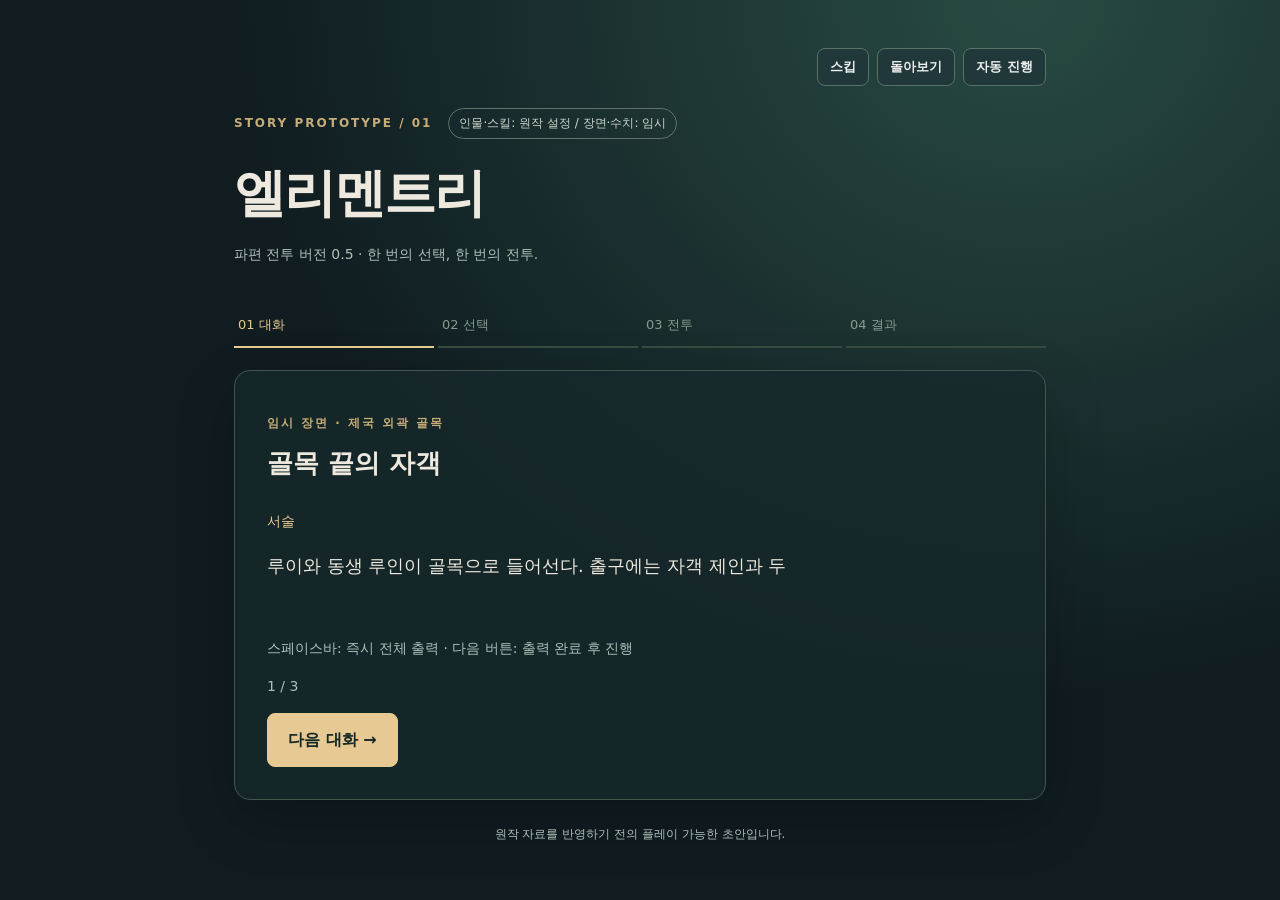
==== commit 7a704ecd: "Automate enemy turns, animate health damage and spread darkness to every enemy" ====
--- a/엘리멘트리.html
+++ b/엘리멘트리.html
@@ -10,8 +10,10 @@
 
 .member-health{display:block;color:#d3ded6;font-size:11px;margin:0 4px 12px}.member-status{display:block;font-size:10px;color:#bfcabd;line-height:1.5;margin:6px 4px;overflow-wrap:anywhere}.party-cut{flex-basis:132px}.party-cut.fallen{opacity:.4}.enemy-line{display:grid;grid-template-columns:repeat(3,minmax(0,1fr));gap:12px}.enemy-card{color:#ede9df;background:#15272a;border:1px solid #52635e;border-radius:10px;padding:14px;text-align:left;font-weight:400;min-width:0}.enemy-card>strong,.enemy-card>span{display:block}.enemy-card>strong{font-size:16px;overflow-wrap:anywhere}.enemy-card .muted{font-size:11px;margin:4px 0}.enemy-card .enemy-health{font-size:12px;margin:12px 0}.enemy-card progress{height:8px;margin-bottom:16px}.enemy-card.selected{border-color:#e6c993;background:#293b36;box-shadow:0 0 0 1px #e6c99366}.enemy-card.acting{border-color:#e09c85;background:#392d2d}.enemy-card:hover:not(:disabled){background:#2b4846}.enemy-card:disabled{opacity:.7}.enemy-card .fragment-gauge.compact{max-width:150px;margin:0 0 8px}.status-badge{font-size:11px;color:#cfb7e6;line-height:1.5;min-height:32px;margin-top:10px;overflow-wrap:anywhere}.battle-skills{display:grid;grid-template-columns:repeat(2,minmax(0,1fr));gap:10px}.battle-skills button{min-width:0}.battle-skills strong,.skill-cost,.skill-description,.unavailable-reason{display:block}.battle-skills strong{font-size:15px}.skill-cost{color:#e6c993;font-size:12px;margin:5px 0}.skill-description{color:#bfd0c9;font-size:12px;font-weight:400;line-height:1.6;margin-top:5px}.unavailable-reason{color:#edbda4;font-size:11px;margin-top:6px}.battle-skills button:disabled{opacity:.6}.target-info{font-size:13px;color:#dfd0a3;line-height:1.7}.active-cost-panel:focus-visible{outline:2px solid #e6c993;outline-offset:3px}@media(max-width:540px){.party-cut{flex-basis:120px}.enemy-line{gap:6px}.enemy-card{padding:9px 6px}.enemy-card>strong{font-size:12px}.enemy-card .enemy-health{font-size:10px}.enemy-card .cost-note{font-size:10px}.battle-skills{grid-template-columns:1fr}.status-badge{font-size:10px}}
 
+.hp-track{height:9px;position:relative;overflow:visible;background:#0a171b;border-radius:4px;margin:8px 0 16px;isolation:isolate}.hp-fill,.hp-burn{position:absolute;inset:0;border-radius:4px;transform-origin:left center;pointer-events:none}.hp-fill{background:linear-gradient(90deg,#579c86,#bfe4b6);z-index:2}.hp-burn{background:linear-gradient(90deg,#cf542a,#ffa836,#fff6a4);z-index:1}.damaged .hp-fill{transition:transform var(--hp-duration) ease-out}.damaged .hp-burn{transition:transform calc(var(--hp-duration) + 150ms) ease-out 150ms;box-shadow:0 0 12px #ff8b3c99}.damaged .hp-burn:after{content:'';position:absolute;right:0;top:-8px;width:12px;height:22px;border-radius:70% 25% 60% 35%;background:radial-gradient(ellipse at bottom,#fff4ae,#ff9336 45%,#f4401a66 70%,transparent 75%);filter:drop-shadow(0 0 5px #ffac52);animation:hp-flame calc(var(--hp-duration) + 250ms) ease-out forwards}.damaged{animation:hp-hit 350ms ease-out}.party-cut .hp-track{margin:0 4px 15px;height:6px}.enemy-card .hp-track{margin-bottom:16px}.battle-screen .log{max-height:190px;overflow:auto;scrollbar-width:thin}.combat-typing:after{content:'▍';color:#e6c993;animation:typing-caret .6s steps(2) infinite}@keyframes hp-flame{0%{opacity:1;transform:scaleY(.65) rotate(-8deg)}25%{opacity:1;transform:scaleY(1.2) rotate(12deg)}60%{opacity:.9;transform:scaleY(.85) rotate(-12deg)}100%{opacity:0;transform:scaleY(.3)}}@keyframes hp-hit{0%,100%{filter:none}30%{filter:brightness(1.7);box-shadow:0 0 10px #ff773c}}@keyframes typing-caret{to{opacity:0}}@media(prefers-reduced-motion:reduce){.damaged .hp-fill,.damaged .hp-burn{transition:none}.damaged,.damaged .hp-burn:after,.combat-typing:after{animation:none}.damaged .hp-burn:after{display:none}}
+
 </style></head>
-<body><main><header><div class="story-controls" role="group" aria-label="대화 조작"><button id="skip" type="button" class="secondary" aria-pressed="false">스킵</button><button id="review" type="button" class="secondary">돌아보기</button><button id="auto" type="button" class="secondary" aria-pressed="false">자동 진행</button></div><span class="eyebrow">STORY PROTOTYPE / 01</span><span class="tag">인물·스킬: 원작 설정 / 장면·수치: 임시</span><h1 id="title">엘리멘트리</h1><p class="subtitle">파편 전투 버전 0.4 · 한 번의 선택, 한 번의 전투.</p></header><nav aria-label="진행 단계"><ol id="steps"><li>01 대화</li><li>02 선택</li><li>03 전투</li><li>04 결과</li></ol></nav><section id="screen" aria-labelledby="scene-title"></section><footer>원작 자료를 반영하기 전의 플레이 가능한 초안입니다.</footer></main><dialog id="review-dialog" aria-labelledby="review-title"><div class="review-heading"><h2 id="review-title">돌아보기</h2><button id="close-review" type="button" class="secondary">닫기</button></div><p class="muted">이번 플레이에서 만난 이야기입니다. 닫으면 이어서 진행합니다.</p><div id="review-content"></div></dialog><script>
+<body><main><header><div class="story-controls" role="group" aria-label="대화 조작"><button id="skip" type="button" class="secondary" aria-pressed="false">스킵</button><button id="review" type="button" class="secondary">돌아보기</button><button id="auto" type="button" class="secondary" aria-pressed="false">자동 진행</button></div><span class="eyebrow">STORY PROTOTYPE / 01</span><span class="tag">인물·스킬: 원작 설정 / 장면·수치: 임시</span><h1 id="title">엘리멘트리</h1><p class="subtitle">파편 전투 버전 0.5 · 한 번의 선택, 한 번의 전투.</p></header><nav aria-label="진행 단계"><ol id="steps"><li>01 대화</li><li>02 선택</li><li>03 전투</li><li>04 결과</li></ol></nav><section id="screen" aria-labelledby="scene-title"></section><footer>원작 자료를 반영하기 전의 플레이 가능한 초안입니다.</footer></main><dialog id="review-dialog" aria-labelledby="review-title"><div class="review-heading"><h2 id="review-title">돌아보기</h2><button id="close-review" type="button" class="secondary">닫기</button></div><p class="muted">이번 플레이에서 만난 이야기입니다. 닫으면 이어서 진행합니다.</p><div id="review-content"></div></dialog><script>
 // 인물 이름·형제 관계·아군 스킬은 사용자 설정입니다.
 // 장면, 피해량, 체력, 적 스킬, 턴 순서와 아직 미정인 세부 처리는 임시 설정입니다.
 const STORY = {
@@ -39,7 +41,7 @@
     { id: 'louis', name: '루이', hp: 85, portraitStyle: 'arin', skills: [
       { id: 'gravity-ball', name: '그라비티 볼', kind: 'basic', effect: 'hit', cost: 0, damage: 12, status: 'dark', stacks: 1, description: '적 하나에게 중력 구체를 날려 피해와 암흑 1스택. 파편 1 회복.' },
       { id: 'gravity-fall', name: '그라비티 폴', kind: 'skill', effect: 'detonate-dark', cost: 1, damagePerStack: 18, allowOverdraw: false, description: '암흑이 있는 모든 적에게 시전. 각 적의 암흑을 모두 제거하고 스택당 18 피해(임시).' },
-      { id: 'gravity-chase', name: '그라비티 체이스', kind: 'skill', effect: 'spread-dark', cost: 1, description: '암흑이 있는 적 하나의 스택을 생존 적 전체에 균등 분배. 총량을 보존하며 나머지는 배치 순서대로(임시).' }
+      { id: 'gravity-chase', name: '그라비티 체이스', kind: 'skill', effect: 'spread-dark', cost: 1, description: '암흑이 있는 적 하나의 스택을 생존 적 전체로 확산. 모든 적에게 최소 암흑 1스택, 추가분은 균등 분배.' }
     ] },
     { id: 'ruin', name: '루인', hp: 75, portraitStyle: 'miru', skills: [
       { id: 'faint-light', name: '어둠을 밝히는 빛', kind: 'basic', effect: 'hit', cost: 0, damage: 10, status: 'radiance', stacks: 1, description: '적 하나에게 빛줄기를 날려 피해와 광채 1스택. 파편 1 회복.' },
@@ -62,7 +64,7 @@
     ] }
   ]
 };
-const PRESENTATION = { typingIntervalMs: 35, autoDelayMs: 1400, skipDelayMs: 120 };
+const PRESENTATION = { typingIntervalMs: 35, autoDelayMs: 1400, skipDelayMs: 120, combatTypingMs: 16, combatLineDelayMs: 180, enemyDelayMs: 450, hpDrainMs: 900 };
 
 </script><script>
 // 화면과 독립된 전투 규칙. 모든 캐릭터가 같은 코스트·상태 처리 함수를 사용합니다.
@@ -150,10 +152,11 @@
       const source = targets.find(unit => unit.id === action.targetId);
       const total = source.dark;
       source.dark = 0;
-      // 선택한 적도 분배 대상에 포함. 나머지는 생존 적 배치 순서대로 1개씩 배분합니다.
+      // 선택한 적도 포함해 모든 생존 적에게 최소 1스택. 추가 스택은 균등 분배합니다.
       const receivers = opponents(state, actor);
       receivers.forEach((unit, index) => {
-        const count = Math.floor(total / receivers.length) + (index < total % receivers.length ? 1 : 0);
+        const distributedTotal = Math.max(total, receivers.length);
+        const count = Math.floor(distributedTotal / receivers.length) + (index < distributedTotal % receivers.length ? 1 : 0);
         unit.dark += count;
         lines.push(`${unit.name}: 암흑 ${count}스택 분배 (총 ${unit.dark}).`);
       });
@@ -195,6 +198,53 @@
 let history = [], textParts = [], partIndex = 0, characterIndex = 0;
 let typing = false, advance = null, typingTimer = null, advanceTimer = null;
 let autoMode = false, skipMode = false;
+let battleBusy = false, battlePresentation = null, hpBefore = null;
+let enemyTimer = null, combatTextTimer = null, combatRun = null;
+let combatGeneration = 0, pausedAnimations = [], combatPausedMs = 0, combatPauseStarted = null;
+function cancelCombatPlayback() {
+  clearTimeout(enemyTimer); clearTimeout(combatTextTimer);
+  combatGeneration++; battleBusy = false; battlePresentation = null; hpBefore = null; combatRun = null; combatPausedMs = 0; combatPauseStarted = null;
+}
+function visibleActor() { return battlePresentation || currentActor(battle); }
+function scheduleEnemy() {
+  clearTimeout(enemyTimer);
+  if (!battle || battle.outcome || battleBusy || reviewDialog.open || currentActor(battle).side !== 'enemy') return;
+  const generation = combatGeneration;
+  enemyTimer = setTimeout(() => {
+    if (generation === combatGeneration && !reviewDialog.open && !battleBusy && battle && !battle.outcome) doBattleAction(enemyIntent(battle, COMBAT));
+  }, PRESENTATION.enemyDelayMs);
+}
+function tickCombatText() {
+  if (!combatRun || reviewDialog.open) return;
+  const run = combatRun;
+  if (run.index >= run.lines.length) {
+    const done = run.done; combatRun = null; done(); return;
+  }
+  if (!run.node) {
+    run.node = element('p', '', 'combat-typing');
+    run.box.append(run.node);
+  }
+  const characters = Array.from(run.lines[run.index]);
+  run.node.textContent = characters.slice(0, ++run.character).join('');
+  run.box.scrollTop = run.box.scrollHeight;
+  if (run.character >= characters.length) {
+    log.push(run.lines[run.index]); run.node.classList.remove('combat-typing');
+    run.index++; run.character = 0; run.node = null;
+    combatTextTimer = setTimeout(tickCombatText, PRESENTATION.combatLineDelayMs);
+  } else combatTextTimer = setTimeout(tickCombatText, PRESENTATION.combatTypingMs);
+}
+function completeCombatText() {
+  if (!combatRun) return;
+  clearTimeout(combatTextTimer);
+  const run = combatRun;
+  for (; run.index < run.lines.length; run.index++) {
+    if (!run.node) run.node = element('p');
+    run.node.textContent = run.lines[run.index]; run.node.classList.remove('combat-typing');
+    if (!run.node.isConnected) run.box.append(run.node);
+    log.push(run.lines[run.index]); run.node = null;
+  }
+  const done = run.done; combatRun = null; done();
+}
 const reviewDialog = document.getElementById('review-dialog');
 const skipButton = document.getElementById('skip');
 const autoButton = document.getElementById('auto');
@@ -212,6 +262,7 @@
 }
 function scene(step, label, title, focusHeading = true) {
   clearTimeout(typingTimer); clearTimeout(advanceTimer);
+  if (step !== 2) cancelCombatPlayback();
   typing = false; advance = null; textParts = [];
   screen.classList.remove('battle-screen');
   screen.replaceChildren(element('p', label, 'eyebrow'));
@@ -312,12 +363,31 @@
   if (!unit.hp) statuses.push('전투 불능');
   return statuses.join(' · ') || '상태 이상 없음';
 }
+function healthGauge(unit) {
+  const previous = hpBefore?.[unit.id] ?? unit.hp;
+  const damaged = previous > unit.hp;
+  const track = element('div', undefined, `hp-track${damaged ? ' damaged' : ''}`);
+  track.setAttribute('role', 'progressbar'); track.setAttribute('aria-label', `${unit.name} 체력`);
+  track.setAttribute('aria-valuemin', '0'); track.setAttribute('aria-valuemax', String(unit.maxHp));
+  track.setAttribute('aria-valuenow', String(unit.hp)); track.dataset.hp = String(unit.hp);
+  track.style.setProperty('--hp-duration', `${PRESENTATION.hpDrainMs}ms`);
+  const burn = element('span', undefined, 'hp-burn');
+  const fill = element('span', undefined, 'hp-fill');
+  burn.setAttribute('aria-hidden', 'true'); fill.setAttribute('aria-hidden', 'true');
+  const initial = previous / unit.maxHp, final = unit.hp / unit.maxHp;
+  burn.style.transform = fill.style.transform = `scaleX(${initial})`;
+  track.append(burn, fill);
+  if (damaged) requestAnimationFrame(() => requestAnimationFrame(() => {
+    if (track.isConnected) burn.style.transform = fill.style.transform = `scaleX(${final})`;
+  }));
+  return track;
+}
 function partyPanel() {
   const panel = element('div', undefined, 'party-panel');
   panel.setAttribute('role', 'group'); panel.setAttribute('aria-label', '파티 멤버');
   const strip = element('div', undefined, 'party-strip');
   battle.units.filter(unit => unit.side === 'party').forEach(member => {
-    const active = member.id === currentActor(battle).id && !battle.outcome;
+    const active = member.id === visibleActor().id;
     const card = element('div', undefined, `party-cut${active ? ' current' : ''}${!member.hp ? ' fallen' : ''}`);
     card.dataset.unitId = member.id;
     if (active) card.setAttribute('aria-current', 'true');
@@ -326,51 +396,59 @@
     const silhouette = element('span', undefined, 'silhouette'); silhouette.setAttribute('aria-hidden', 'true');
     portrait.append(silhouette, element('span', '임시 초상', 'portrait-placeholder'));
     card.append(portrait, element('strong', member.name), element('span', active ? '현재 턴' : member.hp ? '대기' : '전투 불능', 'member-role'),
-      element('span', `체력 ${member.hp}/${member.maxHp}`, 'member-health'),
+      element('span', `체력 ${member.hp}/${member.maxHp}`, 'member-health'), healthGauge(member),
       fragmentGauge(member.fragments, member.name, true), element('span', statusText(member), 'member-status'));
     strip.append(card);
   });
   panel.append(element('p', 'PARTY / 파티', 'eyebrow'), strip); return panel;
 }
-function activeCostPanel() {
-  const member = currentActor(battle);
-  const panel = element('div', undefined, 'active-cost-panel'); panel.tabIndex = -1;
-  const label = element('div', undefined, 'cost-heading');
-  label.append(element('span', `${member.name}의 턴 · 파편 코스트`), element('strong', `${member.fragments} / ${COMBAT.rules.maxFragments}`));
-  panel.append(label, fragmentGauge(member.fragments, member.name), element('p',
-    member.recoveryBlockedTurns ? `파편화 · 이번 자신의 턴 포함 ${member.recoveryBlockedTurns}턴 회복 불가` : `기본 공격: 파편 +1 · 스킬: 지정 코스트 소모 · ${COMBAT.rules.enableOverdraw ? '허용된 스킬만 초과 사용 가능' : '초과 사용은 현재 보류'}`, 'cost-note'));
-  return panel;
-}
 function enemyPanel() {
   const group = element('div', undefined, 'enemy-line'); group.setAttribute('role', 'group'); group.setAttribute('aria-label', '적과 공격 대상');
-  const actor = currentActor(battle);
+  const actor = visibleActor();
   battle.units.filter(unit => unit.side === 'enemy').forEach(unit => {
     const card = button('', () => { targetId = unit.id; showBattle(true); }, true);
     card.className = `enemy-card${targetId === unit.id ? ' selected' : ''}${actor.id === unit.id ? ' acting' : ''}`;
-    card.dataset.unitId = unit.id; card.disabled = !unit.hp || actor.side !== 'party';
+    card.dataset.unitId = unit.id; card.disabled = !unit.hp || actor.side !== 'party' || battleBusy;
     card.setAttribute('aria-label', `${unit.name} 대상 선택`); card.setAttribute('aria-pressed', String(targetId === unit.id));
     card.append(element('strong', unit.name), element('span', unit.role, 'muted'), element('span', `체력 ${unit.hp} / ${unit.maxHp}`, 'enemy-health'));
-    const hp = element('progress'); hp.max = unit.maxHp; hp.value = unit.hp; hp.setAttribute('aria-label', `${unit.name} 체력`);
+    const hp = healthGauge(unit);
     card.append(hp, fragmentGauge(unit.fragments, unit.name, true), element('span', `파편 ${unit.fragments}/5`, 'cost-note'), element('span', statusText(unit), 'status-badge'));
     group.append(card);
   }); return group;
 }
 function doBattleAction(action) {
+  if (battleBusy || reviewDialog.open || !battle || battle.outcome) return;
+  clearTimeout(enemyTimer);
+  const actor = currentActor(battle);
+  const previousHp = Object.fromEntries(battle.units.map(unit => [unit.id, unit.hp]));
   const result = takeTurn(battle, action, COMBAT);
   if (!result.ok) return;
-  log.push(...result.lines);
-  if (battle.outcome) showResult(); else showBattle();
+  battleBusy = true; battlePresentation = actor; hpBefore = previousHp; combatPausedMs = 0; combatPauseStarted = null;
+  showBattle(true);
+  const generation = combatGeneration;
+  const finish = () => {
+    if (generation !== combatGeneration) return;
+    // 스페이스로 기록을 완성해도 피해 연출은 끝까지 보여줍니다.
+    const remaining = Math.max(0, PRESENTATION.hpDrainMs + 250 - (performance.now() - started - combatPausedMs));
+    combatRun = { lines: [], index: 0, done: finish };
+    combatTextTimer = setTimeout(() => {
+      if (generation !== combatGeneration || reviewDialog.open) { if (generation === combatGeneration) combatRun = { lines: [], index: 0, done: finish }; return; }
+      combatRun = null; battleBusy = false; battlePresentation = null; hpBefore = null;
+      if (battle.outcome) showResult(); else showBattle(true);
+    }, remaining);
+  };
+  const started = performance.now();
+  combatRun = { lines: result.lines, index: 0, character: 0, node: null, box: screen.querySelector('.log'), done: finish };
+  tickCombatText();
 }
 function showBattle(preserveFocus = false) {
-  const actor = currentActor(battle);
+  const actor = visibleActor();
   const enemies = battle.units.filter(unit => unit.side === 'enemy' && unit.hp > 0);
   if (!enemies.some(unit => unit.id === targetId)) targetId = enemies[0]?.id || null;
+  clearTimeout(enemyTimer);
   scene(2, `임시 전투 · ${battle.round}라운드`, `${actor.name}의 턴`, !preserveFocus);
   screen.classList.add('battle-screen'); screen.prepend(partyPanel());
   screen.append(element('p', '임시 순서: 루이 → 루인 → 제인 → 오른팔 → 왼팔. 전투 불능 인물은 건너뜁니다.', 'muted'));
-  screen.append(button('파편 게이지 · 행동 버튼으로 이동 ↓', () => {
-    const target = screen.querySelector('.active-cost-panel'); target.scrollIntoView({ behavior: 'smooth', block: 'center' }); target.focus({ preventScroll: true });
-  }, true));
   screen.append(element('h3', actor.side === 'party' ? '공격할 적을 선택하세요' : '적의 행동을 확인하세요'), enemyPanel());
   const actions = element('div', undefined, 'actions battle-skills');
   if (actor.side === 'party') {
@@ -381,27 +459,27 @@
       const available = actionAvailability(battle, action, COMBAT);
       const cost = action.overdraw ? `파편 ${skill.cost} 초과 사용 · 파편화 2턴` : skill.kind === 'basic' ? '기본 공격 · 파편 +1' : `파편 ${skill.cost} 소모`;
       const node = button('', () => doBattleAction(action), true);
-      node.disabled = !available.ok;
+      node.disabled = battleBusy || !available.ok;
       const damage = skill.damage !== undefined ? `피해 ${skill.damage + (skill.kind === 'basic' ? actor.attackBonus : 0)} · 임시 수치` : '';
       node.append(element('strong', skill.name), element('span', cost, 'skill-cost'), element('span', skill.description, 'skill-description'));
       if (damage) node.append(element('span', damage, 'skill-description'));
       if (!available.ok) node.append(element('span', available.reason, 'unavailable-reason'));
       actions.append(node);
     });
-    actions.append(button('방어 · 이번 턴 파편 회복 없음', () => doBattleAction({ skillId: 'defend' }), true));
+    const defend = button('방어 · 이번 턴 파편 회복 없음', () => doBattleAction({ skillId: 'defend' }), true); defend.disabled = battleBusy; actions.append(defend);
   } else {
-    const intent = enemyIntent(battle, COMBAT);
-    screen.append(element('p', `${actor.name}: ${intent.name} → ${intent.targetName} · 피해 ${intent.damage} · ${intent.cost ? `파편 ${intent.cost} 소모` : '기본 공격, 파편 +1'}`, 'intent'));
-    actions.append(button('적 행동 보기 →', () => doBattleAction(intent)));
-    screen.append(element('p', '테스트 중 각 적의 코스트 변화를 볼 수 있도록 버튼을 누르면 적이 행동합니다.', 'muted'));
-  }
+    screen.append(element('p', battleBusy ? `${actor.name}의 행동을 출력하는 중입니다…` : `${actor.name}이 곧 자동으로 행동합니다.`, 'intent'));
+  }
+  if (battleBusy) screen.append(element('p', '전투 기록 출력 중 · 스페이스바로 전체 표시', 'muted'));
   appendLog();
-  const commandPanel = element('div', undefined, 'battle-command-panel'); commandPanel.append(activeCostPanel(), actions); screen.append(commandPanel);
-  if (preserveFocus) screen.querySelector(`.enemy-card[data-unit-id="${targetId}"]`)?.focus({ preventScroll: true });
+  const commandPanel = element('div', undefined, 'battle-command-panel'); commandPanel.append(actions); screen.append(commandPanel);
+  scheduleEnemy();
+  if (preserveFocus && !battleBusy) screen.querySelector(`.enemy-card[data-unit-id="${targetId}"]`)?.focus({ preventScroll: true });
 }
 function appendLog() {
   const box = element('div', undefined, 'log'); box.setAttribute('role', 'log'); box.setAttribute('aria-label', '전투 기록');
   log.slice(-12).forEach(line => box.append(element('p', line))); screen.append(box);
+  box.scrollTop = box.scrollHeight;
 }
 function showResult() {
   const result = STORY[battle.outcome];
@@ -422,10 +500,14 @@
   if (event.code !== 'Space' || reviewDialog.open || event.repeat || event.ctrlKey || event.altKey || event.metaKey) return;
   if (event.target.closest('input, textarea, select, [contenteditable="true"]')) return;
   // 출력 중에는 버튼에 포커스가 있어도 전체 출력을 우선합니다.
-  if (typing) { event.preventDefault(); completeText(); }
+  if (combatRun) { event.preventDefault(); completeCombatText(); }
+  else if (typing) { event.preventDefault(); completeText(); }
 });
 document.getElementById('review').addEventListener('click', () => {
   clearTimeout(typingTimer); clearTimeout(advanceTimer);
+  clearTimeout(enemyTimer); clearTimeout(combatTextTimer);
+  if (battleBusy) combatPauseStarted = performance.now();
+  pausedAnimations = screen.getAnimations({ subtree: true }); pausedAnimations.forEach(animation => animation.pause());
   const content = document.getElementById('review-content'); content.replaceChildren();
   if (!history.length) content.append(element('p', '아직 돌아볼 이야기가 없습니다.'));
   history.forEach(line => {
@@ -436,6 +518,10 @@
 });
 document.getElementById('close-review').addEventListener('click', () => reviewDialog.close());
 reviewDialog.addEventListener('close', () => {
+  if (combatPauseStarted !== null) { combatPausedMs += performance.now() - combatPauseStarted; combatPauseStarted = null; }
+  pausedAnimations.forEach(animation => animation.play()); pausedAnimations = [];
+  if (combatRun) combatTextTimer = setTimeout(tickCombatText, PRESENTATION.combatTypingMs);
+  else scheduleEnemy();
   if (typing) typingTimer = setTimeout(tickText, PRESENTATION.typingIntervalMs); else scheduleAdvance();
 });
 showDialogue();
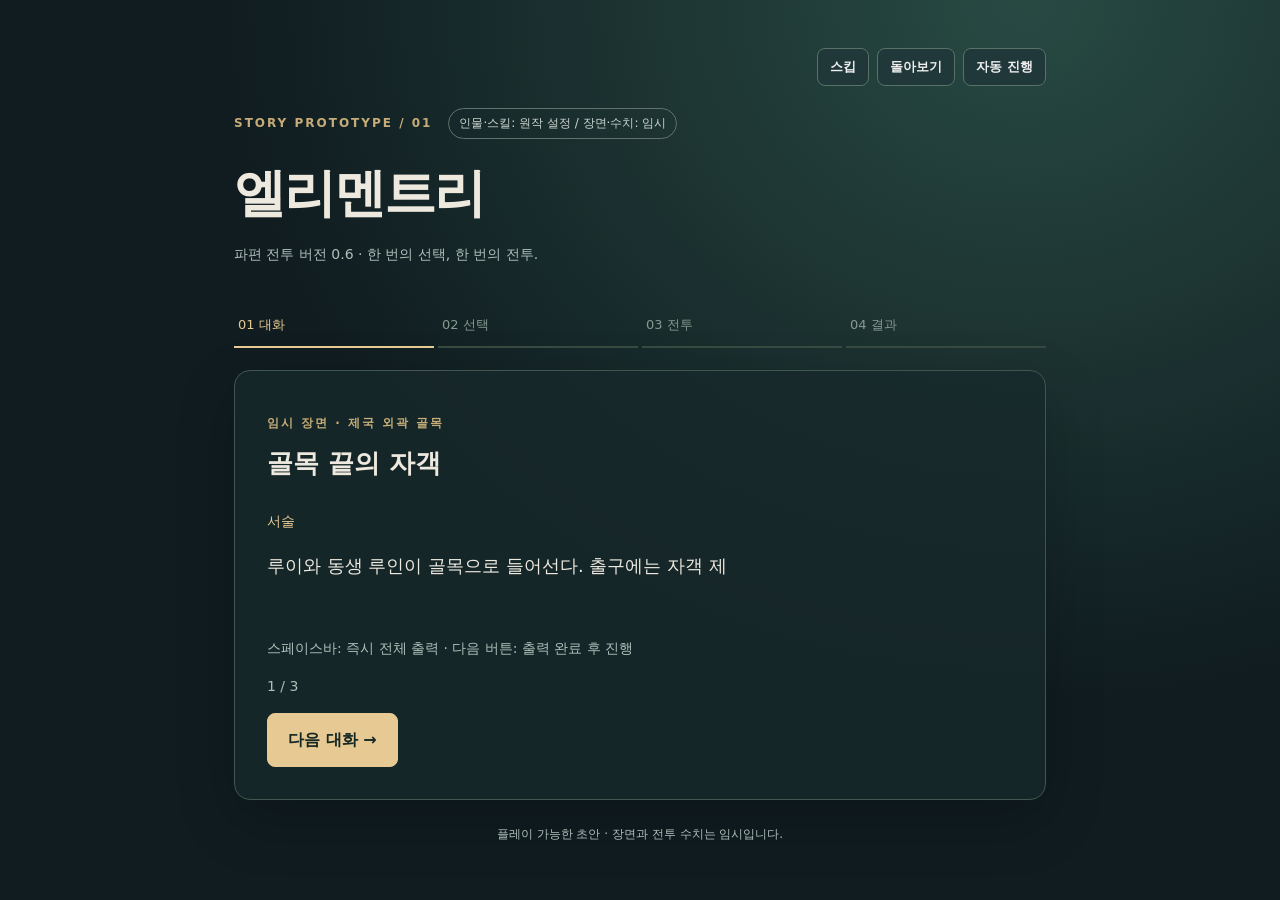
==== commit 728834ef: "Separate editable Louis and Ruin definitions into character files" ====
--- a/엘리멘트리.html
+++ b/엘리멘트리.html
@@ -13,7 +13,107 @@
 .hp-track{height:9px;position:relative;overflow:visible;background:#0a171b;border-radius:4px;margin:8px 0 16px;isolation:isolate}.hp-fill,.hp-burn{position:absolute;inset:0;border-radius:4px;transform-origin:left center;pointer-events:none}.hp-fill{background:linear-gradient(90deg,#579c86,#bfe4b6);z-index:2}.hp-burn{background:linear-gradient(90deg,#cf542a,#ffa836,#fff6a4);z-index:1}.damaged .hp-fill{transition:transform var(--hp-duration) ease-out}.damaged .hp-burn{transition:transform calc(var(--hp-duration) + 150ms) ease-out 150ms;box-shadow:0 0 12px #ff8b3c99}.damaged .hp-burn:after{content:'';position:absolute;right:0;top:-8px;width:12px;height:22px;border-radius:70% 25% 60% 35%;background:radial-gradient(ellipse at bottom,#fff4ae,#ff9336 45%,#f4401a66 70%,transparent 75%);filter:drop-shadow(0 0 5px #ffac52);animation:hp-flame calc(var(--hp-duration) + 250ms) ease-out forwards}.damaged{animation:hp-hit 350ms ease-out}.party-cut .hp-track{margin:0 4px 15px;height:6px}.enemy-card .hp-track{margin-bottom:16px}.battle-screen .log{max-height:190px;overflow:auto;scrollbar-width:thin}.combat-typing:after{content:'▍';color:#e6c993;animation:typing-caret .6s steps(2) infinite}@keyframes hp-flame{0%{opacity:1;transform:scaleY(.65) rotate(-8deg)}25%{opacity:1;transform:scaleY(1.2) rotate(12deg)}60%{opacity:.9;transform:scaleY(.85) rotate(-12deg)}100%{opacity:0;transform:scaleY(.3)}}@keyframes hp-hit{0%,100%{filter:none}30%{filter:brightness(1.7);box-shadow:0 0 10px #ff773c}}@keyframes typing-caret{to{opacity:0}}@media(prefers-reduced-motion:reduce){.damaged .hp-fill,.damaged .hp-burn{transition:none}.damaged,.damaged .hp-burn:after,.combat-typing:after{animation:none}.damaged .hp-burn:after{display:none}}
 
 </style></head>
-<body><main><header><div class="story-controls" role="group" aria-label="대화 조작"><button id="skip" type="button" class="secondary" aria-pressed="false">스킵</button><button id="review" type="button" class="secondary">돌아보기</button><button id="auto" type="button" class="secondary" aria-pressed="false">자동 진행</button></div><span class="eyebrow">STORY PROTOTYPE / 01</span><span class="tag">인물·스킬: 원작 설정 / 장면·수치: 임시</span><h1 id="title">엘리멘트리</h1><p class="subtitle">파편 전투 버전 0.5 · 한 번의 선택, 한 번의 전투.</p></header><nav aria-label="진행 단계"><ol id="steps"><li>01 대화</li><li>02 선택</li><li>03 전투</li><li>04 결과</li></ol></nav><section id="screen" aria-labelledby="scene-title"></section><footer>원작 자료를 반영하기 전의 플레이 가능한 초안입니다.</footer></main><dialog id="review-dialog" aria-labelledby="review-title"><div class="review-heading"><h2 id="review-title">돌아보기</h2><button id="close-review" type="button" class="secondary">닫기</button></div><p class="muted">이번 플레이에서 만난 이야기입니다. 닫으면 이어서 진행합니다.</p><div id="review-content"></div></dialog><script>
+<body><main><header><div class="story-controls" role="group" aria-label="대화 조작"><button id="skip" type="button" class="secondary" aria-pressed="false">스킵</button><button id="review" type="button" class="secondary">돌아보기</button><button id="auto" type="button" class="secondary" aria-pressed="false">자동 진행</button></div><span class="eyebrow">STORY PROTOTYPE / 01</span><span class="tag">인물·스킬: 원작 설정 / 장면·수치: 임시</span><h1 id="title">엘리멘트리</h1><p class="subtitle">파편 전투 버전 0.6 · 한 번의 선택, 한 번의 전투.</p></header><nav aria-label="진행 단계"><ol id="steps"><li>01 대화</li><li>02 선택</li><li>03 전투</li><li>04 결과</li></ol></nav><section id="screen" aria-labelledby="scene-title"></section><footer>플레이 가능한 초안 · 장면과 전투 수치는 임시입니다.</footer></main><dialog id="review-dialog" aria-labelledby="review-title"><div class="review-heading"><h2 id="review-title">돌아보기</h2><button id="close-review" type="button" class="secondary">닫기</button></div><p class="muted">이번 플레이에서 만난 이야기입니다. 닫으면 이어서 진행합니다.</p><div id="review-content"></div></dialog><script>
+// 루이의 설정과 스킬을 이 파일에서 수정하세요.
+// 숫자는 임시 수치입니다. 이름과 기술의 기본 효과는 사용자 설정입니다.
+// 숫자에는 따옴표를 쓰지 않고, 글에는 따옴표를 유지하세요.
+const LOUIS = {
+  id: 'louis',              // 게임 연결용 이름: 다른 인물과 중복 금지
+  name: '루이',             // 화면에 표시되는 이름
+  hp: 85,                  // 최대 체력 (임시)
+  portraitStyle: 'arin',    // 임시 초상 스타일
+
+  // 소설 설정을 정리하는 메모입니다. 아직 게임 화면에는 출력하지 않습니다.
+  profile: {
+    relationship: '루인의 손위 형제',
+    age: null,             // 미정. 예: 20
+    affiliation: '미정',    // 소속
+    personality: '미정',    // 성격
+    backstory: '미정'       // 배경 이야기
+  },
+
+  // 스킬을 추가하려면 아래 { ... } 한 묶음을 복사해 skills 안에 넣으세요.
+  // id는 각각 달라야 합니다. 새 기술의 기본 처리 방식은 아래 effect 중 선택합니다.
+  skills: [
+    {
+      id: 'gravity-ball',
+      name: '그라비티 볼',
+      kind: 'basic',        // basic: 기본 공격 / skill: 파편을 쓰는 기술
+      effect: 'hit',        // hit: 선택한 적 하나에 피해와 상태 스택
+      cost: 0,             // 기본 공격은 0. 공격 후 공통 규칙에 따라 파편 회복
+      damage: 12,          // 피해량 (임시). 전투 준비 보너스는 별도 적용
+      status: 'dark',       // dark: 암흑 / radiance: 광채
+      stacks: 1,           // 부여할 스택 수
+      description: '중력을 응축한 구체를 적 하나에게 날린다.'
+    },
+    {
+      id: 'gravity-fall',
+      name: '그라비티 폴',
+      kind: 'skill',
+      effect: 'detonate-dark', // 암흑이 있는 모든 적에게 스택을 소진하며 피해
+      cost: 1,                // 파편 소모량
+      damagePerStack: 18,      // 암흑 1스택당 피해량 (임시)
+      allowOverdraw: false,    // 초과 사용 보류. 공통 허용 설정도 켜져야 사용 가능
+      description: '암흑이 있는 모든 적의 스택을 각각 모두 소진해 피해를 준다.'
+    },
+    {
+      id: 'gravity-chase',
+      name: '그라비티 체이스',
+      kind: 'skill',
+      effect: 'spread-dark',   // 선택한 적의 암흑을 생존 적 전체에 확산
+      cost: 1,
+      description: '암흑이 있는 적 하나의 스택을 전체로 확산. 모든 생존 적에게 최소 1스택, 추가분은 균등 분배.'
+    }
+  ]
+};
+
+</script><script>
+// 루인의 설정과 스킬을 이 파일에서 수정하세요.
+// 숫자는 임시 수치입니다. 이름과 기술의 기본 효과는 사용자 설정입니다.
+// 숫자에는 따옴표를 쓰지 않고, 글에는 따옴표를 유지하세요.
+const RUIN = {
+  id: 'ruin',               // 게임 연결용 이름: 다른 인물과 중복 금지
+  name: '루인',              // 화면에 표시되는 이름
+  hp: 75,                  // 최대 체력 (임시)
+  portraitStyle: 'miru',    // 임시 초상 스타일
+
+  // 소설 설정용 메모. 아직 게임 화면에는 출력하지 않습니다.
+  profile: {
+    relationship: '루이의 동생',
+    age: null,
+    affiliation: '미정',
+    personality: '미정',
+    backstory: '미정'
+  },
+
+  // 스킬 하나는 { ... } 한 묶음입니다. 추가할 때 id를 중복하지 마세요.
+  skills: [
+    {
+      id: 'faint-light',
+      name: '어둠을 밝히는 빛',
+      kind: 'basic',        // basic: 기본 공격 / skill: 파편을 쓰는 기술
+      effect: 'hit',        // 선택한 적 하나에게 피해와 상태 스택
+      cost: 0,
+      damage: 10,          // 피해량 (임시)
+      status: 'radiance',   // radiance: 광채 / dark: 암흑
+      stacks: 1,
+      description: '미약한 빛줄기를 적 하나에게 날린다.'
+    },
+    {
+      id: 'cutting-light',
+      name: '어둠을 가르는 빛',
+      kind: 'skill',
+      effect: 'hit',
+      cost: 1,             // 파편 소모량
+      damage: 20,          // 피해량 (임시)
+      status: 'radiance',
+      stacks: 3,           // 부여할 광채 스택 수. 추가 효과는 아직 미정
+      description: '전방을 가르는 빛줄기를 적 하나에게 날린다.'
+    }
+  ]
+};
+
+</script><script>
 // 인물 이름·형제 관계·아군 스킬은 사용자 설정입니다.
 // 장면, 피해량, 체력, 적 스킬, 턴 순서와 아직 미정인 세부 처리는 임시 설정입니다.
 const STORY = {
@@ -37,17 +137,9 @@
 const COMBAT = {
   rules: { maxFragments: 5, initialFragments: 0, basicRecovery: 1, fragmentationTurns: 2, enableOverdraw: false, defenseMultiplier: 0.25 },
   // 아래 피해량·체력은 모두 임시이며 자유롭게 교체할 수 있습니다.
-  party: [
-    { id: 'louis', name: '루이', hp: 85, portraitStyle: 'arin', skills: [
-      { id: 'gravity-ball', name: '그라비티 볼', kind: 'basic', effect: 'hit', cost: 0, damage: 12, status: 'dark', stacks: 1, description: '적 하나에게 중력 구체를 날려 피해와 암흑 1스택. 파편 1 회복.' },
-      { id: 'gravity-fall', name: '그라비티 폴', kind: 'skill', effect: 'detonate-dark', cost: 1, damagePerStack: 18, allowOverdraw: false, description: '암흑이 있는 모든 적에게 시전. 각 적의 암흑을 모두 제거하고 스택당 18 피해(임시).' },
-      { id: 'gravity-chase', name: '그라비티 체이스', kind: 'skill', effect: 'spread-dark', cost: 1, description: '암흑이 있는 적 하나의 스택을 생존 적 전체로 확산. 모든 적에게 최소 암흑 1스택, 추가분은 균등 분배.' }
-    ] },
-    { id: 'ruin', name: '루인', hp: 75, portraitStyle: 'miru', skills: [
-      { id: 'faint-light', name: '어둠을 밝히는 빛', kind: 'basic', effect: 'hit', cost: 0, damage: 10, status: 'radiance', stacks: 1, description: '적 하나에게 빛줄기를 날려 피해와 광채 1스택. 파편 1 회복.' },
-      { id: 'cutting-light', name: '어둠을 가르는 빛', kind: 'skill', effect: 'hit', cost: 1, damage: 20, status: 'radiance', stacks: 3, description: '적 하나에게 강한 빛줄기를 날려 피해와 광채 3스택. 광채의 추가 효과는 아직 미정.' }
-    ] }
-  ],
+  // 아군 설정은 characters/루이.js, characters/루인.js에서 수정하세요.
+  // 새 인물 파일을 index.html에 등록한 뒤, 이 배열에 해당 인물 상수를 추가합니다.
+  party: [LOUIS, RUIN],
   enemies: [
     { id: 'jane', name: '제인', hp: 90, role: '자객', aiPattern: ['dagger', 'dagger', 'vital-strike', 'shadow-strike'], skills: [
       { id: 'dagger', name: '단검 찌르기', kind: 'basic', effect: 'hit', cost: 0, damage: 5, description: '적 하나에게 5 피해, 파편 1 회복 · 임시 스킬' },
@@ -336,8 +428,8 @@
     const node = button('', () => {
       selectedChoice = choice; battle = createBattle(COMBAT, choice);
       scene(1, '임시 설정 · 선택한 준비', choice.title);
-      narrate([{ text: choice.response }, { text: STORY.encounter }], () => { log = ['전투 시작. 모두 파편 0. 루이 → 루인 → 제인 → 오른팔 → 왼팔 순서로 행동합니다.']; targetId = null; showBattle(); });
-      screen.append(button('다리 위로 · 전투 시작 →', nextText));
+      narrate([{ text: choice.response }, { text: STORY.encounter }], () => { log = [`전투 시작. 모두 파편 0. ${battle.units.map(unit => unit.name).join(' → ')} 순서로 행동합니다.`]; targetId = null; showBattle(); });
+      screen.append(button('전투 시작 →', nextText));
     }, true);
     node.append(element('strong', choice.title), element('span', choice.description)); choices.append(node);
   });
@@ -448,7 +540,7 @@
   clearTimeout(enemyTimer);
   scene(2, `임시 전투 · ${battle.round}라운드`, `${actor.name}의 턴`, !preserveFocus);
   screen.classList.add('battle-screen'); screen.prepend(partyPanel());
-  screen.append(element('p', '임시 순서: 루이 → 루인 → 제인 → 오른팔 → 왼팔. 전투 불능 인물은 건너뜁니다.', 'muted'));
+  screen.append(element('p', `임시 순서: ${battle.units.map(unit => unit.name).join(' → ')}. 전투 불능 인물은 건너뜁니다.`, 'muted'));
   screen.append(element('h3', actor.side === 'party' ? '공격할 적을 선택하세요' : '적의 행동을 확인하세요'), enemyPanel());
   const actions = element('div', undefined, 'actions battle-skills');
   if (actor.side === 'party') {
@@ -460,9 +552,10 @@
       const cost = action.overdraw ? `파편 ${skill.cost} 초과 사용 · 파편화 2턴` : skill.kind === 'basic' ? '기본 공격 · 파편 +1' : `파편 ${skill.cost} 소모`;
       const node = button('', () => doBattleAction(action), true);
       node.disabled = battleBusy || !available.ok;
-      const damage = skill.damage !== undefined ? `피해 ${skill.damage + (skill.kind === 'basic' ? actor.attackBonus : 0)} · 임시 수치` : '';
+      const damage = skill.damage !== undefined ? `피해 ${skill.damage + (skill.kind === 'basic' ? actor.attackBonus : 0)} · 임시 수치` : skill.damagePerStack !== undefined ? `암흑 1스택당 피해 ${skill.damagePerStack} · 임시 수치` : '';
       node.append(element('strong', skill.name), element('span', cost, 'skill-cost'), element('span', skill.description, 'skill-description'));
       if (damage) node.append(element('span', damage, 'skill-description'));
+      if (skill.status) node.append(element('span', `${skill.status === 'dark' ? '암흑' : '광채'} +${skill.stacks}`, 'skill-description'));
       if (!available.ok) node.append(element('span', available.reason, 'unavailable-reason'));
       actions.append(node);
     });
